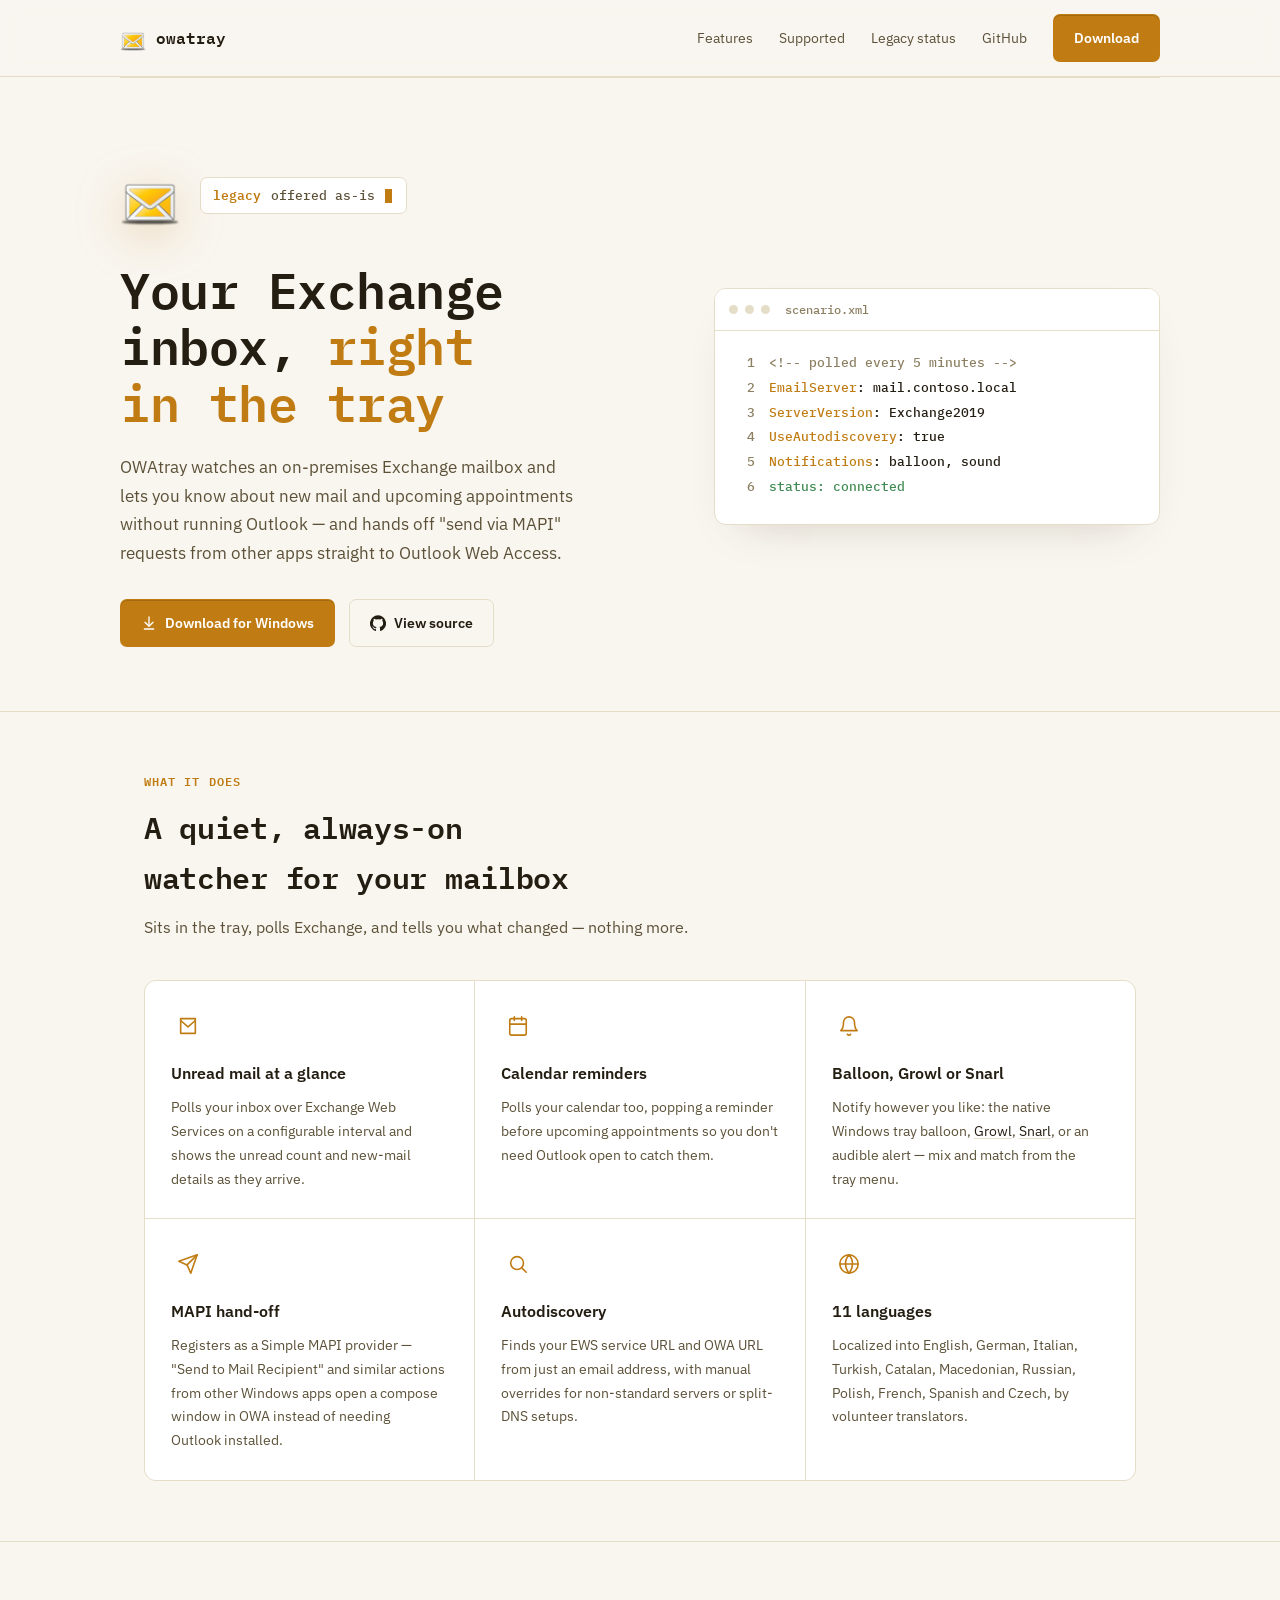
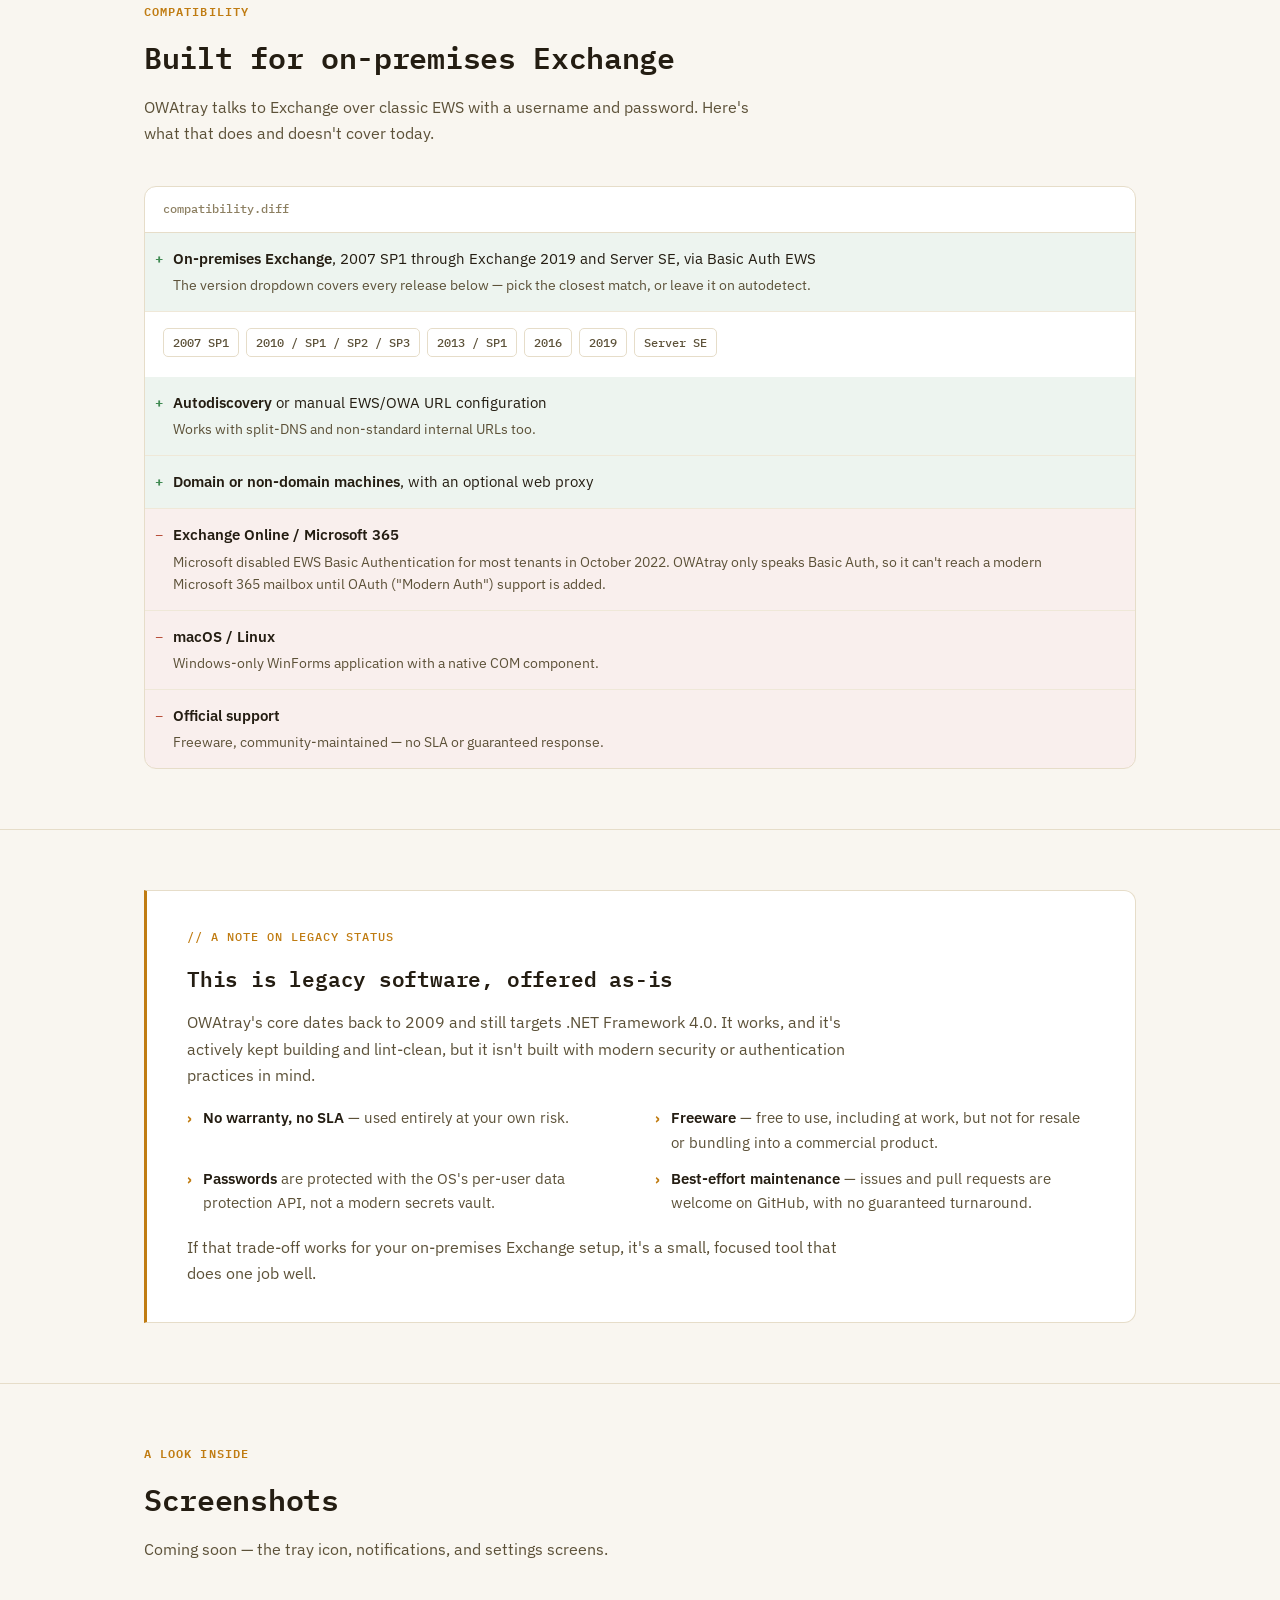
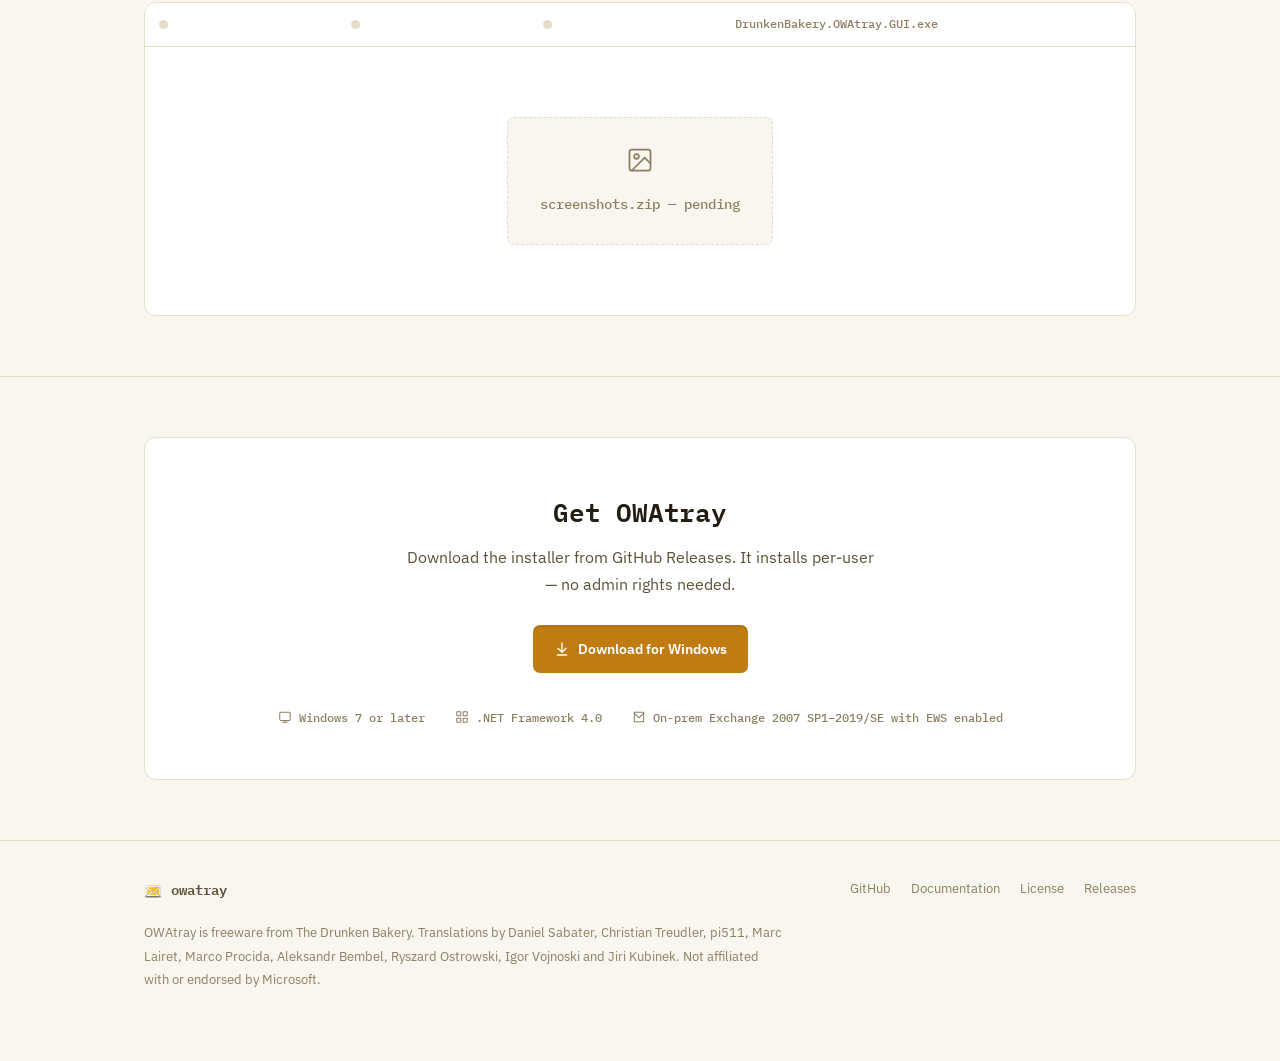
==== docs/index.html @ f5f3dac2 "Add a single-page landing site under docs/ A self-contained marketing page introducing OWAtray: what" ====
<!doctype html>
<html lang="en">
<head>
<meta charset="utf-8">
<meta name="viewport" content="width=device-width, initial-scale=1">
<title>OWAtray — OWA Tray Monitor</title>
<meta name="description" content="OWAtray puts your Exchange inbox and calendar in the Windows tray — unread counts, new-mail and appointment notifications, and MAPI integration for on-premises Outlook Web Access. Legacy software, offered as-is.">
<meta property="og:title" content="OWAtray — OWA Tray Monitor">
<meta property="og:description" content="A legacy Windows tray notifier for on-premises Exchange, offered as-is.">
<meta property="og:image" content="owatray-icon.png">
<meta name="theme-color" content="#17120d">
<link rel="icon" href="favicon.ico" sizes="any">
<link rel="icon" href="favicon-32.png" type="image/png" sizes="32x32">
<link rel="apple-touch-icon" href="apple-touch-icon.png">
<link rel="stylesheet" href="styles.css">
</head>
<body>
<header class="site">
  <div class="wrap nav">
    <a class="brand" href="#top">
      <img src="owatray-icon.png" alt="">
      owatray
    </a>
    <nav class="nav-links">
      <a href="#features" class="hide-mobile">Features</a>
      <a href="#support" class="hide-mobile">Supported</a>
      <a href="#legacy" class="hide-mobile">Legacy status</a>
      <a href="https://github.com/issinoho/owatray">GitHub</a>
      <a class="btn btn-accent" href="https://github.com/issinoho/owatray/releases">Download</a>
    </nav>
  </div>
</header>

<main id="top">
  <section class="hero wrap">
    <div class="hero-grid">
      <div>
        <div class="hero-top">
          <img class="hero-logo" src="owatray-icon.png" alt="OWAtray icon — a yellow envelope">
          <span class="statusline"><span class="tag">legacy</span> offered as-is<span class="cursor"></span></span>
        </div>
        <h1>Your Exchange inbox, <span class="accent-word">right in the tray</span></h1>
        <p class="lead">
          OWAtray watches an on-premises Exchange mailbox and lets you know about new mail and upcoming
          appointments without running Outlook — and hands off "send via MAPI" requests from other apps
          straight to Outlook Web Access.
        </p>
        <div class="hero-actions">
          <a class="btn btn-accent" href="https://github.com/issinoho/owatray/releases">
            <svg viewBox="0 0 24 24" fill="none" stroke="currentColor" stroke-width="2" stroke-linecap="round" stroke-linejoin="round" width="16" height="16"><path d="M12 3v13"/><path d="m6 11 6 6 6-6"/><path d="M5 21h14"/></svg>
            Download for Windows
          </a>
          <a class="btn btn-ghost" href="https://github.com/issinoho/owatray">
            <svg viewBox="0 0 24 24" fill="currentColor" width="16" height="16"><path d="M12 .5a12 12 0 0 0-3.79 23.4c.6.1.82-.26.82-.58v-2.23c-3.34.73-4.04-1.42-4.04-1.42-.55-1.38-1.34-1.76-1.34-1.76-1.09-.75.08-.73.08-.73 1.2.09 1.84 1.24 1.84 1.24 1.07 1.84 2.81 1.3 3.5 1 .1-.78.42-1.3.76-1.6-2.67-.3-5.47-1.33-5.47-5.93 0-1.31.47-2.38 1.24-3.22-.13-.3-.54-1.52.12-3.18 0 0 1-.32 3.3 1.23a11.5 11.5 0 0 1 6 0c2.3-1.55 3.3-1.23 3.3-1.23.66 1.66.25 2.88.12 3.18.77.84 1.24 1.91 1.24 3.22 0 4.61-2.8 5.63-5.48 5.92.43.37.81 1.1.81 2.22v3.29c0 .32.22.69.83.58A12 12 0 0 0 12 .5Z"/></svg>
            View source
          </a>
        </div>
      </div>
      <div class="termcard" aria-hidden="true">
        <div class="termcard-bar">
          <span class="dot"></span><span class="dot"></span><span class="dot"></span>
          <span class="path">scenario.xml</span>
        </div>
        <div class="termcard-body">
          <div><span class="ln">1</span><span class="c">&lt;!-- polled every 5 minutes --&gt;</span></div>
          <div><span class="ln">2</span><span class="k">EmailServer</span>: mail.contoso.local</div>
          <div><span class="ln">3</span><span class="k">ServerVersion</span>: Exchange2019</div>
          <div><span class="ln">4</span><span class="k">UseAutodiscovery</span>: true</div>
          <div><span class="ln">5</span><span class="k">Notifications</span>: balloon, sound</div>
          <div><span class="ln">6</span><span class="s">status: connected</span></div>
        </div>
      </div>
    </div>
  </section>

  <section id="features">
    <div class="wrap">
      <div class="section-head">
        <span class="eyebrow">What it does</span>
        <h2>A quiet, always-on watcher for your mailbox</h2>
        <p>Sits in the tray, polls Exchange, and tells you what changed — nothing more.</p>
      </div>

      <div class="grid">
        <div class="card">
          <div class="icon"><svg viewBox="0 0 24 24" fill="none" stroke="currentColor" stroke-width="1.75" stroke-linecap="round" stroke-linejoin="round"><path d="M4 4h16v16H4z"/><path d="m4 6 8 7 8-7"/></svg></div>
          <h3>Unread mail at a glance</h3>
          <p>Polls your inbox over Exchange Web Services on a configurable interval and shows the unread count and new-mail details as they arrive.</p>
        </div>
        <div class="card">
          <div class="icon"><svg viewBox="0 0 24 24" fill="none" stroke="currentColor" stroke-width="1.75" stroke-linecap="round" stroke-linejoin="round"><rect x="3" y="4" width="18" height="18" rx="2"/><path d="M16 2v4M8 2v4M3 10h18"/></svg></div>
          <h3>Calendar reminders</h3>
          <p>Polls your calendar too, popping a reminder before upcoming appointments so you don't need Outlook open to catch them.</p>
        </div>
        <div class="card">
          <div class="icon"><svg viewBox="0 0 24 24" fill="none" stroke="currentColor" stroke-width="1.75" stroke-linecap="round" stroke-linejoin="round"><path d="M18 8a6 6 0 0 0-12 0c0 7-3 9-3 9h18s-3-2-3-9"/><path d="M13.73 21a2 2 0 0 1-3.46 0"/></svg></div>
          <h3>Balloon, Growl or Snarl</h3>
          <p>Notify however you like: the native Windows tray balloon, <a href="http://growl.info">Growl</a>, <a href="http://snarlapp.com">Snarl</a>, or an audible alert — mix and match from the tray menu.</p>
        </div>
        <div class="card">
          <div class="icon"><svg viewBox="0 0 24 24" fill="none" stroke="currentColor" stroke-width="1.75" stroke-linecap="round" stroke-linejoin="round"><path d="M22 2 11 13"/><path d="M22 2 15 22l-4-9-9-4 20-7Z"/></svg></div>
          <h3>MAPI hand-off</h3>
          <p>Registers as a Simple MAPI provider — "Send to Mail Recipient" and similar actions from other Windows apps open a compose window in OWA instead of needing Outlook installed.</p>
        </div>
        <div class="card">
          <div class="icon"><svg viewBox="0 0 24 24" fill="none" stroke="currentColor" stroke-width="1.75" stroke-linecap="round" stroke-linejoin="round"><circle cx="11" cy="11" r="7"/><path d="m21 21-4.3-4.3"/></svg></div>
          <h3>Autodiscovery</h3>
          <p>Finds your EWS service URL and OWA URL from just an email address, with manual overrides for non-standard servers or split-DNS setups.</p>
        </div>
        <div class="card">
          <div class="icon"><svg viewBox="0 0 24 24" fill="none" stroke="currentColor" stroke-width="1.75" stroke-linecap="round" stroke-linejoin="round"><circle cx="12" cy="12" r="10"/><path d="M2 12h20M12 2a15 15 0 0 1 0 20 15 15 0 0 1 0-20"/></svg></div>
          <h3>11 languages</h3>
          <p>Localized into English, German, Italian, Turkish, Catalan, Macedonian, Russian, Polish, French, Spanish and Czech, by volunteer translators.</p>
        </div>
      </div>
    </div>
  </section>

  <section id="support">
    <div class="wrap">
      <div class="section-head">
        <span class="eyebrow">Compatibility</span>
        <h2>Built for on-premises Exchange</h2>
        <p>OWAtray talks to Exchange over classic EWS with a username and password. Here's what that does and doesn't cover today.</p>
      </div>

      <div class="difflog">
        <div class="difflog-head">compatibility.diff</div>

        <div class="diffline add">
          <div class="gutter">+</div>
          <div class="content">
            <strong>On-premises Exchange</strong>, 2007 SP1 through Exchange 2019 and Server SE, via Basic Auth EWS
            <span class="detail">The version dropdown covers every release below — pick the closest match, or leave it on autodetect.</span>
          </div>
        </div>
        <div class="version-strip">
          <span class="version-chip">2007 SP1</span>
          <span class="version-chip">2010 / SP1 / SP2 / SP3</span>
          <span class="version-chip">2013 / SP1</span>
          <span class="version-chip">2016</span>
          <span class="version-chip">2019</span>
          <span class="version-chip">Server SE</span>
        </div>

        <div class="diffline add">
          <div class="gutter">+</div>
          <div class="content">
            <strong>Autodiscovery</strong> or manual EWS/OWA URL configuration
            <span class="detail">Works with split-DNS and non-standard internal URLs too.</span>
          </div>
        </div>
        <div class="diffline add">
          <div class="gutter">+</div>
          <div class="content">
            <strong>Domain or non-domain machines</strong>, with an optional web proxy
          </div>
        </div>

        <div class="diffline rem">
          <div class="gutter">−</div>
          <div class="content">
            <strong>Exchange Online / Microsoft 365</strong>
            <span class="detail">Microsoft disabled EWS Basic Authentication for most tenants in October 2022. OWAtray only speaks Basic Auth, so it can't reach a modern Microsoft&nbsp;365 mailbox until OAuth ("Modern Auth") support is added.</span>
          </div>
        </div>
        <div class="diffline rem">
          <div class="gutter">−</div>
          <div class="content">
            <strong>macOS / Linux</strong>
            <span class="detail">Windows-only WinForms application with a native COM component.</span>
          </div>
        </div>
        <div class="diffline rem">
          <div class="gutter">−</div>
          <div class="content">
            <strong>Official support</strong>
            <span class="detail">Freeware, community-maintained — no SLA or guaranteed response.</span>
          </div>
        </div>
      </div>
    </div>
  </section>

  <section id="legacy">
    <div class="wrap">
      <div class="legacy-box">
        <div class="kicker">// a note on legacy status</div>
        <h2>This is legacy software, offered as-is</h2>
        <p>
          OWAtray's core dates back to 2009 and still targets .NET Framework 4.0. It works, and it's
          actively kept building and lint-clean, but it isn't built with modern security or
          authentication practices in mind.
        </p>
        <ul class="legacy-list">
          <li><strong>No warranty, no SLA</strong> — used entirely at your own risk.</li>
          <li><strong>Freeware</strong> — free to use, including at work, but not for resale or bundling into a commercial product.</li>
          <li><strong>Passwords</strong> are protected with the OS's per-user data protection API, not a modern secrets vault.</li>
          <li><strong>Best-effort maintenance</strong> — issues and pull requests are welcome on GitHub, with no guaranteed turnaround.</li>
        </ul>
        <p>If that trade-off works for your on-premises Exchange setup, it's a small, focused tool that does one job well.</p>
      </div>
    </div>
  </section>

  <section id="screenshots">
    <div class="wrap">
      <div class="section-head">
        <span class="eyebrow">A look inside</span>
        <h2>Screenshots</h2>
        <p>Coming soon — the tray icon, notifications, and settings screens.</p>
      </div>
      <div class="screens-window">
        <div class="termcard-bar">
          <span class="dot"></span><span class="dot"></span><span class="dot"></span>
          <span class="title">DrunkenBakery.OWAtray.GUI.exe</span>
          <span></span>
        </div>
        <div class="screens-body">
          <div class="inner">
            <svg viewBox="0 0 24 24" fill="none" stroke="currentColor" stroke-width="1.5" stroke-linecap="round" stroke-linejoin="round"><rect x="3" y="3" width="18" height="18" rx="2"/><circle cx="9" cy="9" r="2"/><path d="m21 15-5-5L5 21"/></svg>
            <p>screenshots.zip — pending</p>
          </div>
        </div>
      </div>
    </div>
  </section>

  <section id="download">
    <div class="wrap">
      <div class="cta-box">
        <h2>Get OWAtray</h2>
        <p>Download the installer from GitHub Releases. It installs per-user — no admin rights needed.</p>
        <a class="btn btn-accent" href="https://github.com/issinoho/owatray/releases">
          <svg viewBox="0 0 24 24" fill="none" stroke="currentColor" stroke-width="2" stroke-linecap="round" stroke-linejoin="round" width="16" height="16"><path d="M12 3v13"/><path d="m6 11 6 6 6-6"/><path d="M5 21h14"/></svg>
          Download for Windows
        </a>
        <div class="requirements">
          <span>
            <svg viewBox="0 0 24 24" fill="none" stroke="currentColor" stroke-width="1.75" stroke-linecap="round" stroke-linejoin="round"><rect x="3" y="4" width="18" height="14" rx="2"/><path d="M8 21h8M12 18v3"/></svg>
            Windows 7 or later
          </span>
          <span>
            <svg viewBox="0 0 24 24" fill="none" stroke="currentColor" stroke-width="1.75" stroke-linecap="round" stroke-linejoin="round"><rect x="3" y="3" width="7" height="7" rx="1"/><rect x="14" y="3" width="7" height="7" rx="1"/><rect x="3" y="14" width="7" height="7" rx="1"/><rect x="14" y="14" width="7" height="7" rx="1"/></svg>
            .NET Framework 4.0
          </span>
          <span>
            <svg viewBox="0 0 24 24" fill="none" stroke="currentColor" stroke-width="1.75" stroke-linecap="round" stroke-linejoin="round"><path d="M4 4h16v16H4z"/><path d="m4 6 8 7 8-7"/></svg>
            On-prem Exchange 2007 SP1–2019/SE with EWS enabled
          </span>
        </div>
      </div>
    </div>
  </section>
</main>

<footer>
  <div class="wrap">
    <div class="footer-grid">
      <div class="footer-brand">
        <img src="owatray-icon.png" alt="">
        owatray
      </div>
      <div class="footer-links">
        <a href="https://github.com/issinoho/owatray">GitHub</a>
        <a href="https://github.com/issinoho/owatray/blob/main/README.md">Documentation</a>
        <a href="https://github.com/issinoho/owatray/blob/main/src/GUI/License.txt">License</a>
        <a href="https://github.com/issinoho/owatray/releases">Releases</a>
      </div>
    </div>
    <p class="footer-note">
      OWAtray is freeware from The Drunken Bakery. Translations by Daniel Sabater, Christian Treudler,
      pi511, Marc Lairet, Marco Procida, Aleksandr Bembel, Ryszard Ostrowski, Igor Vojnoski and Jiri
      Kubinek. Not affiliated with or endorsed by Microsoft.
    </p>
  </div>
</footer>

</body>
</html>
---- docs/styles.css ----
@font-face {
  font-family: "IBM Plex Mono";
  font-style: normal;
  font-weight: 500;
  font-display: swap;
  src: url([data-uri]) format("woff2");
}

@font-face {
  font-family: "IBM Plex Mono";
  font-style: normal;
  font-weight: 600;
  font-display: swap;
  src: url([data-uri]) format("woff2");
}

@font-face {
  font-family: "IBM Plex Mono";
  font-style: normal;
  font-weight: 700;
  font-display: swap;
  src: url([data-uri]) format("woff2");
}

@font-face {
  font-family: "IBM Plex Sans";
  font-style: normal;
  font-weight: 400;
  font-display: swap;
  src: url([data-uri]) format("woff2");
}

@font-face {
  font-family: "IBM Plex Sans";
  font-style: normal;
  font-weight: 500;
  font-display: swap;
  src: url([data-uri]) format("woff2");
}

@font-face {
  font-family: "IBM Plex Sans";
  font-style: normal;
  font-weight: 600;
  font-display: swap;
  src: url([data-uri]) format("woff2");
}

@font-face {
  font-family: "IBM Plex Sans";
  font-style: normal;
  font-weight: 700;
  font-display: swap;
  src: url([data-uri]) format("woff2");
}:root {
  --bg: #17120d;
  --bg-elevated: #1e1811;
  --bg-card: #221b13;
  --border: #3a2f1f;
  --border-soft: #2a2216;
  --text: #f3ece0;
  --text-muted: #b9ab90;
  --text-faint: #8a7c62;
  --accent: #f0a63a;
  --accent-strong: #ffc25c;
  --accent-ink: #221200;
  --ok: #7fb88a;
  --ok-bg: rgba(127, 184, 138, 0.12);
  --no: #e0836f;
  --no-bg: rgba(224, 131, 111, 0.12);
  --radius: 12px;
  --radius-sm: 7px;
  --max-width: 1040px;
  --font-display: "IBM Plex Mono", ui-monospace, SFMono-Regular, Menlo, Consolas, monospace;
  --font-body: "IBM Plex Sans", -apple-system, BlinkMacSystemFont, "Segoe UI", Roboto, sans-serif;
  --font-mono: "IBM Plex Mono", ui-monospace, SFMono-Regular, Menlo, Consolas, monospace;
}

@media (prefers-color-scheme: light) {
  :root {
    --bg: #f9f6f0;
    --bg-elevated: #ffffff;
    --bg-card: #ffffff;
    --border: #e6ddc9;
    --border-soft: #efe8d8;
    --text: #241d12;
    --text-muted: #5c5138;
    --text-faint: #8c7f61;
    --accent: #c07c12;
    --accent-strong: #9c630a;
    --accent-ink: #ffffff;
    --ok: #3f8a52;
    --ok-bg: rgba(63, 138, 82, 0.09);
    --no: #b8503b;
    --no-bg: rgba(184, 80, 59, 0.09);
  }
}

:root[data-theme="dark"] {
  --bg: #17120d;
  --bg-elevated: #1e1811;
  --bg-card: #221b13;
  --border: #3a2f1f;
  --border-soft: #2a2216;
  --text: #f3ece0;
  --text-muted: #b9ab90;
  --text-faint: #8a7c62;
  --accent: #f0a63a;
  --accent-strong: #ffc25c;
  --accent-ink: #221200;
  --ok: #7fb88a;
  --ok-bg: rgba(127, 184, 138, 0.12);
  --no: #e0836f;
  --no-bg: rgba(224, 131, 111, 0.12);
}

:root[data-theme="light"] {
  --bg: #f9f6f0;
  --bg-elevated: #ffffff;
  --bg-card: #ffffff;
  --border: #e6ddc9;
  --border-soft: #efe8d8;
  --text: #241d12;
  --text-muted: #5c5138;
  --text-faint: #8c7f61;
  --accent: #c07c12;
  --accent-strong: #9c630a;
  --accent-ink: #ffffff;
  --ok: #3f8a52;
  --ok-bg: rgba(63, 138, 82, 0.09);
  --no: #b8503b;
  --no-bg: rgba(184, 80, 59, 0.09);
}

* {
  box-sizing: border-box;
}

html {
  scroll-behavior: smooth;
}

@media (prefers-reduced-motion: reduce) {
  html {
    scroll-behavior: auto;
  }
  * {
    animation-duration: 0.01ms !important;
    animation-iteration-count: 1 !important;
    transition-duration: 0.01ms !important;
  }
}

body {
  margin: 0;
  background: var(--bg);
  color: var(--text);
  font-family: var(--font-body);
  font-size: 16px;
  line-height: 1.65;
  -webkit-font-smoothing: antialiased;
  text-rendering: optimizeLegibility;
}

.wrap {
  max-width: var(--max-width);
  margin: 0 auto;
  padding: 0 24px;
}

a {
  color: inherit;
}

a:focus-visible,
button:focus-visible {
  outline: 2px solid var(--accent);
  outline-offset: 3px;
}

code, .mono {
  font-family: var(--font-mono);
}

h1, h2, h3 {
  font-family: var(--font-display);
  text-wrap: balance;
  letter-spacing: -0.01em;
}

p {
  text-wrap: pretty;
}

/* ---------- Header ---------- */

header.site {
  position: sticky;
  top: 0;
  z-index: 20;
  backdrop-filter: blur(10px);
  background: color-mix(in srgb, var(--bg) 80%, transparent);
  border-bottom: 1px solid var(--border);
}

.nav {
  display: flex;
  align-items: center;
  justify-content: space-between;
  padding: 14px 0;
}

.brand {
  display: flex;
  align-items: center;
  gap: 10px;
  font-family: var(--font-display);
  font-weight: 600;
  font-size: 1rem;
  text-decoration: none;
  color: var(--text);
}

.brand img {
  width: 26px;
  height: 26px;
  display: block;
}

.nav-links {
  display: flex;
  align-items: center;
  gap: 26px;
  font-size: 0.9rem;
  color: var(--text-muted);
}

.nav-links a {
  text-decoration: none;
  transition: color 0.15s ease;
}

.nav-links a:hover {
  color: var(--text);
}

/* ---------- Buttons / badges ---------- */

.btn {
  display: inline-flex;
  align-items: center;
  gap: 8px;
  padding: 11px 20px;
  border-radius: var(--radius-sm);
  font-weight: 600;
  font-size: 0.9rem;
  font-family: var(--font-body);
  text-decoration: none;
  border: 1px solid transparent;
  white-space: nowrap;
  transition: transform 0.12s ease, box-shadow 0.12s ease, border-color 0.12s ease;
}

.btn-accent {
  background: var(--accent);
  color: var(--accent-ink);
  box-shadow: 0 1px 0 0 color-mix(in srgb, black 15%, transparent) inset;
}

.btn-accent:hover {
  background: var(--accent-strong);
}

.btn-ghost {
  background: transparent;
  border-color: var(--border);
  color: var(--text);
}

.btn-ghost:hover {
  border-color: var(--text-faint);
}

.statusline {
  display: inline-flex;
  align-items: center;
  gap: 10px;
  padding: 7px 14px 7px 12px;
  border-radius: var(--radius-sm);
  font-family: var(--font-mono);
  font-size: 0.8rem;
  font-weight: 500;
  border: 1px solid var(--border);
  background: var(--bg-elevated);
  color: var(--text-muted);
}

.statusline .tag {
  color: var(--accent);
  font-weight: 600;
}

.statusline .cursor {
  display: inline-block;
  width: 7px;
  height: 14px;
  background: var(--accent);
  animation: blink 1.1s steps(1) infinite;
}

@keyframes blink {
  50% {
    opacity: 0;
  }
}

/* ---------- Hero ---------- */

.hero {
  padding: 88px 0 64px;
}

.hero-top {
  display: flex;
  align-items: center;
  gap: 20px;
  margin-bottom: 36px;
}

.hero-logo {
  width: 60px;
  height: 60px;
  flex: none;
  filter: drop-shadow(0 10px 24px color-mix(in srgb, var(--accent) 30%, transparent));
}

.hero h1 {
  font-size: clamp(2rem, 4.6vw, 3.1rem);
  line-height: 1.14;
  margin: 0 0 22px;
  font-weight: 600;
  max-width: 15ch;
}

.hero h1 .accent-word {
  color: var(--accent);
}

.hero-grid {
  display: grid;
  grid-template-columns: 1.1fr 0.9fr;
  gap: 48px;
  align-items: center;
}

.hero p.lead {
  color: var(--text-muted);
  font-size: 1.08rem;
  max-width: 46ch;
  margin: 0 0 32px;
}

.hero-actions {
  display: flex;
  align-items: center;
  gap: 14px;
  flex-wrap: wrap;
}

/* terminal-style hero panel */
.termcard {
  background: var(--bg-elevated);
  border: 1px solid var(--border);
  border-radius: var(--radius);
  overflow: hidden;
  box-shadow: 0 30px 60px -30px rgba(0, 0, 0, 0.5);
}

@media (prefers-color-scheme: light) {
  .termcard {
    box-shadow: 0 20px 45px -28px rgba(60, 45, 10, 0.25);
  }
}

.termcard-bar {
  display: flex;
  align-items: center;
  gap: 7px;
  padding: 11px 14px;
  border-bottom: 1px solid var(--border);
  background: var(--bg-card);
}

.termcard-bar .dot {
  width: 9px;
  height: 9px;
  border-radius: 50%;
  background: var(--border);
}

.termcard-bar .path {
  margin-left: 8px;
  font-family: var(--font-mono);
  font-size: 0.72rem;
  color: var(--text-faint);
}

.termcard-body {
  padding: 20px 22px 24px;
  font-family: var(--font-mono);
  font-size: 0.82rem;
  line-height: 1.9;
}

.termcard-body .ln {
  color: var(--text-faint);
  display: inline-block;
  width: 1.4em;
  text-align: right;
  margin-right: 14px;
  user-select: none;
}

.termcard-body .k {
  color: var(--accent);
}

.termcard-body .s {
  color: var(--ok);
}

.termcard-body .c {
  color: var(--text-faint);
}

/* ---------- Sections ---------- */

section {
  padding: 60px 0;
  border-top: 1px solid var(--border);
}

.section-head {
  max-width: 620px;
  margin: 0 0 40px;
}

.section-head.center {
  margin-left: auto;
  margin-right: auto;
  text-align: center;
}

.eyebrow {
  display: block;
  font-family: var(--font-mono);
  font-size: 0.74rem;
  font-weight: 600;
  letter-spacing: 0.09em;
  text-transform: uppercase;
  color: var(--accent);
  margin-bottom: 10px;
}

.section-head h2 {
  font-size: clamp(1.5rem, 2.8vw, 1.9rem);
  margin: 0 0 12px;
  font-weight: 600;
}

.section-head p {
  color: var(--text-muted);
  margin: 0;
}

/* ---------- Feature grid ---------- */

.grid {
  display: grid;
  grid-template-columns: repeat(3, 1fr);
  gap: 1px;
  background: var(--border);
  border: 1px solid var(--border);
  border-radius: var(--radius);
  overflow: hidden;
}

.card {
  background: var(--bg-card);
  padding: 28px 26px;
}

.card .icon {
  width: 34px;
  height: 34px;
  display: flex;
  align-items: center;
  justify-content: center;
  color: var(--accent);
  margin-bottom: 18px;
}

.card .icon svg {
  width: 22px;
  height: 22px;
}

.card h3 {
  margin: 0 0 8px;
  font-size: 0.98rem;
  font-weight: 600;
  font-family: var(--font-body);
  letter-spacing: 0;
}

.card p {
  margin: 0;
  color: var(--text-muted);
  font-size: 0.9rem;
}

.card p a {
  color: var(--text);
  text-decoration: underline;
  text-decoration-color: var(--border);
  text-underline-offset: 2px;
}

/* ---------- Support: diff/log styled ---------- */

.difflog {
  border: 1px solid var(--border);
  border-radius: var(--radius);
  overflow: hidden;
  background: var(--bg-elevated);
}

.difflog-head {
  display: flex;
  align-items: center;
  gap: 8px;
  padding: 12px 18px;
  border-bottom: 1px solid var(--border);
  font-family: var(--font-mono);
  font-size: 0.76rem;
  color: var(--text-faint);
}

.diffline {
  display: grid;
  grid-template-columns: 28px 1fr;
  border-bottom: 1px solid var(--border-soft);
  font-size: 0.92rem;
}

.diffline:last-child {
  border-bottom: none;
}

.diffline .gutter {
  display: flex;
  align-items: flex-start;
  justify-content: center;
  padding-top: 15px;
  font-family: var(--font-mono);
  font-weight: 700;
  font-size: 0.85rem;
}

.diffline.add {
  background: var(--ok-bg);
}

.diffline.add .gutter {
  color: var(--ok);
}

.diffline.rem {
  background: var(--no-bg);
}

.diffline.rem .gutter {
  color: var(--no);
}

.diffline .content {
  padding: 14px 18px 14px 0;
  color: var(--text);
}

.diffline .content strong {
  font-weight: 600;
}

.diffline .content .detail {
  display: block;
  color: var(--text-muted);
  font-size: 0.86rem;
  margin-top: 3px;
}

.version-strip {
  display: flex;
  flex-wrap: wrap;
  gap: 7px;
  padding: 16px 18px 20px;
}

.version-chip {
  font-family: var(--font-mono);
  font-size: 0.74rem;
  padding: 4px 9px;
  border-radius: 5px;
  background: var(--bg-card);
  border: 1px solid var(--border);
  color: var(--text-muted);
}

/* ---------- Legacy callout ---------- */

.legacy-box {
  border: 1px solid var(--border);
  border-left: 3px solid var(--accent);
  border-radius: 0 var(--radius) var(--radius) 0;
  background: var(--bg-card);
  padding: 36px 40px;
}

.legacy-box .kicker {
  display: flex;
  align-items: center;
  gap: 10px;
  font-family: var(--font-mono);
  font-size: 0.76rem;
  color: var(--accent);
  text-transform: uppercase;
  letter-spacing: 0.08em;
  margin-bottom: 14px;
}

.legacy-box h2 {
  margin: 0 0 14px;
  font-size: 1.3rem;
  font-weight: 600;
}

.legacy-box p {
  margin: 0 0 14px;
  color: var(--text-muted);
  max-width: 68ch;
}

.legacy-box p:last-child {
  margin-bottom: 0;
}

.legacy-list {
  list-style: none;
  margin: 18px 0;
  padding: 0;
  display: grid;
  grid-template-columns: 1fr 1fr;
  gap: 12px 28px;
}

.legacy-list li {
  color: var(--text-muted);
  font-size: 0.92rem;
  padding-left: 16px;
  position: relative;
}

.legacy-list li::before {
  content: "›";
  position: absolute;
  left: 0;
  color: var(--accent);
  font-weight: 700;
}

.legacy-list strong {
  color: var(--text);
  font-weight: 600;
}

/* ---------- Screenshots placeholder ---------- */

.screens-window {
  border: 1px solid var(--border);
  border-radius: var(--radius);
  overflow: hidden;
}

.screens-window .termcard-bar {
  justify-content: space-between;
}

.screens-window .termcard-bar .title {
  font-family: var(--font-mono);
  font-size: 0.76rem;
  color: var(--text-faint);
}

.screens-body {
  padding: 70px 24px;
  text-align: center;
  color: var(--text-faint);
  background:
    repeating-linear-gradient(45deg, var(--bg-elevated) 0 10px, var(--bg-card) 10px 20px);
}

.screens-body .inner {
  background: var(--bg);
  border: 1px dashed var(--border);
  border-radius: var(--radius-sm);
  padding: 28px 32px;
  display: inline-block;
}

.screens-body svg {
  width: 28px;
  height: 28px;
  margin-bottom: 12px;
  color: var(--text-faint);
}

.screens-body p {
  margin: 0;
  font-size: 0.88rem;
  font-family: var(--font-mono);
}

/* ---------- Download / CTA ---------- */

.cta-box {
  border: 1px solid var(--border);
  border-radius: var(--radius);
  padding: 52px 40px;
  text-align: center;
  background: var(--bg-card);
}

.cta-box h2 {
  margin: 0 0 12px;
  font-size: 1.6rem;
  font-weight: 600;
}

.cta-box > p {
  color: var(--text-muted);
  max-width: 480px;
  margin: 0 auto 28px;
}

.requirements {
  margin-top: 34px;
  display: flex;
  justify-content: center;
  gap: 30px;
  flex-wrap: wrap;
  font-family: var(--font-mono);
  font-size: 0.78rem;
  color: var(--text-faint);
}

.requirements span {
  display: flex;
  align-items: center;
  gap: 7px;
}

.requirements svg {
  width: 14px;
  height: 14px;
  flex: none;
  color: var(--text-faint);
}

/* ---------- Footer ---------- */

footer {
  border-top: 1px solid var(--border);
  padding: 36px 0 56px;
  color: var(--text-faint);
  font-size: 0.84rem;
}

.footer-grid {
  display: flex;
  justify-content: space-between;
  align-items: flex-start;
  gap: 24px;
  flex-wrap: wrap;
}

.footer-brand {
  display: flex;
  align-items: center;
  gap: 9px;
  color: var(--text-muted);
  font-family: var(--font-display);
  font-weight: 600;
  font-size: 0.9rem;
}

.footer-brand img {
  width: 18px;
  height: 18px;
}

.footer-links {
  display: flex;
  gap: 20px;
  flex-wrap: wrap;
}

.footer-links a {
  text-decoration: none;
  color: var(--text-faint);
}

.footer-links a:hover {
  color: var(--text-muted);
}

.footer-note {
  margin-top: 20px;
  max-width: 640px;
  line-height: 1.75;
}

/* ---------- Responsive ---------- */

@media (max-width: 860px) {
  .hero-grid {
    grid-template-columns: 1fr;
  }
  .grid {
    grid-template-columns: repeat(2, 1fr);
  }
  .legacy-list {
    grid-template-columns: 1fr;
  }
  .nav-links {
    gap: 16px;
  }
}

@media (max-width: 560px) {
  .grid {
    grid-template-columns: 1fr;
  }
  .nav-links span.hide-mobile,
  .nav-links a.hide-mobile {
    display: none;
  }
  .hero {
    padding: 56px 0 40px;
  }
  .hero-top {
    gap: 14px;
  }
  .legacy-box {
    padding: 28px 22px;
  }
  .cta-box {
    padding: 40px 20px;
  }
  .diffline .content {
    padding-right: 14px;
  }
}
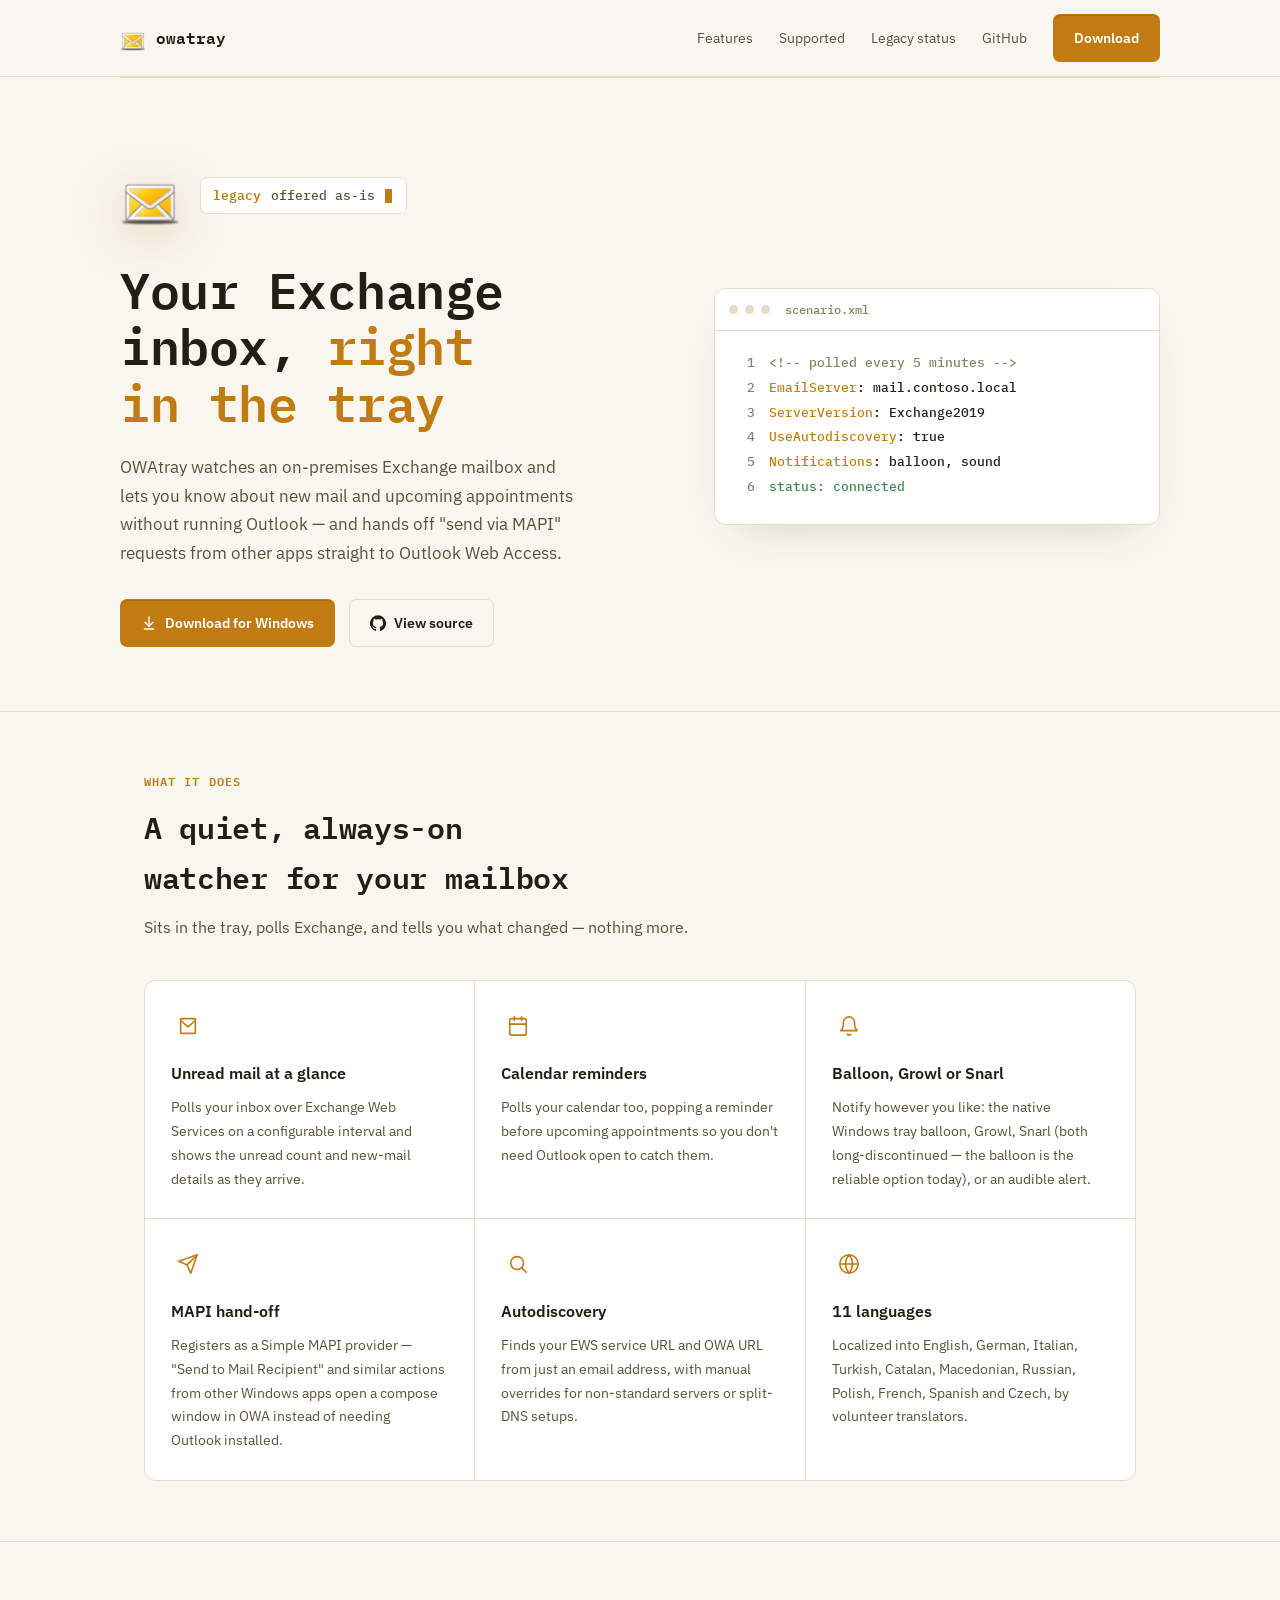
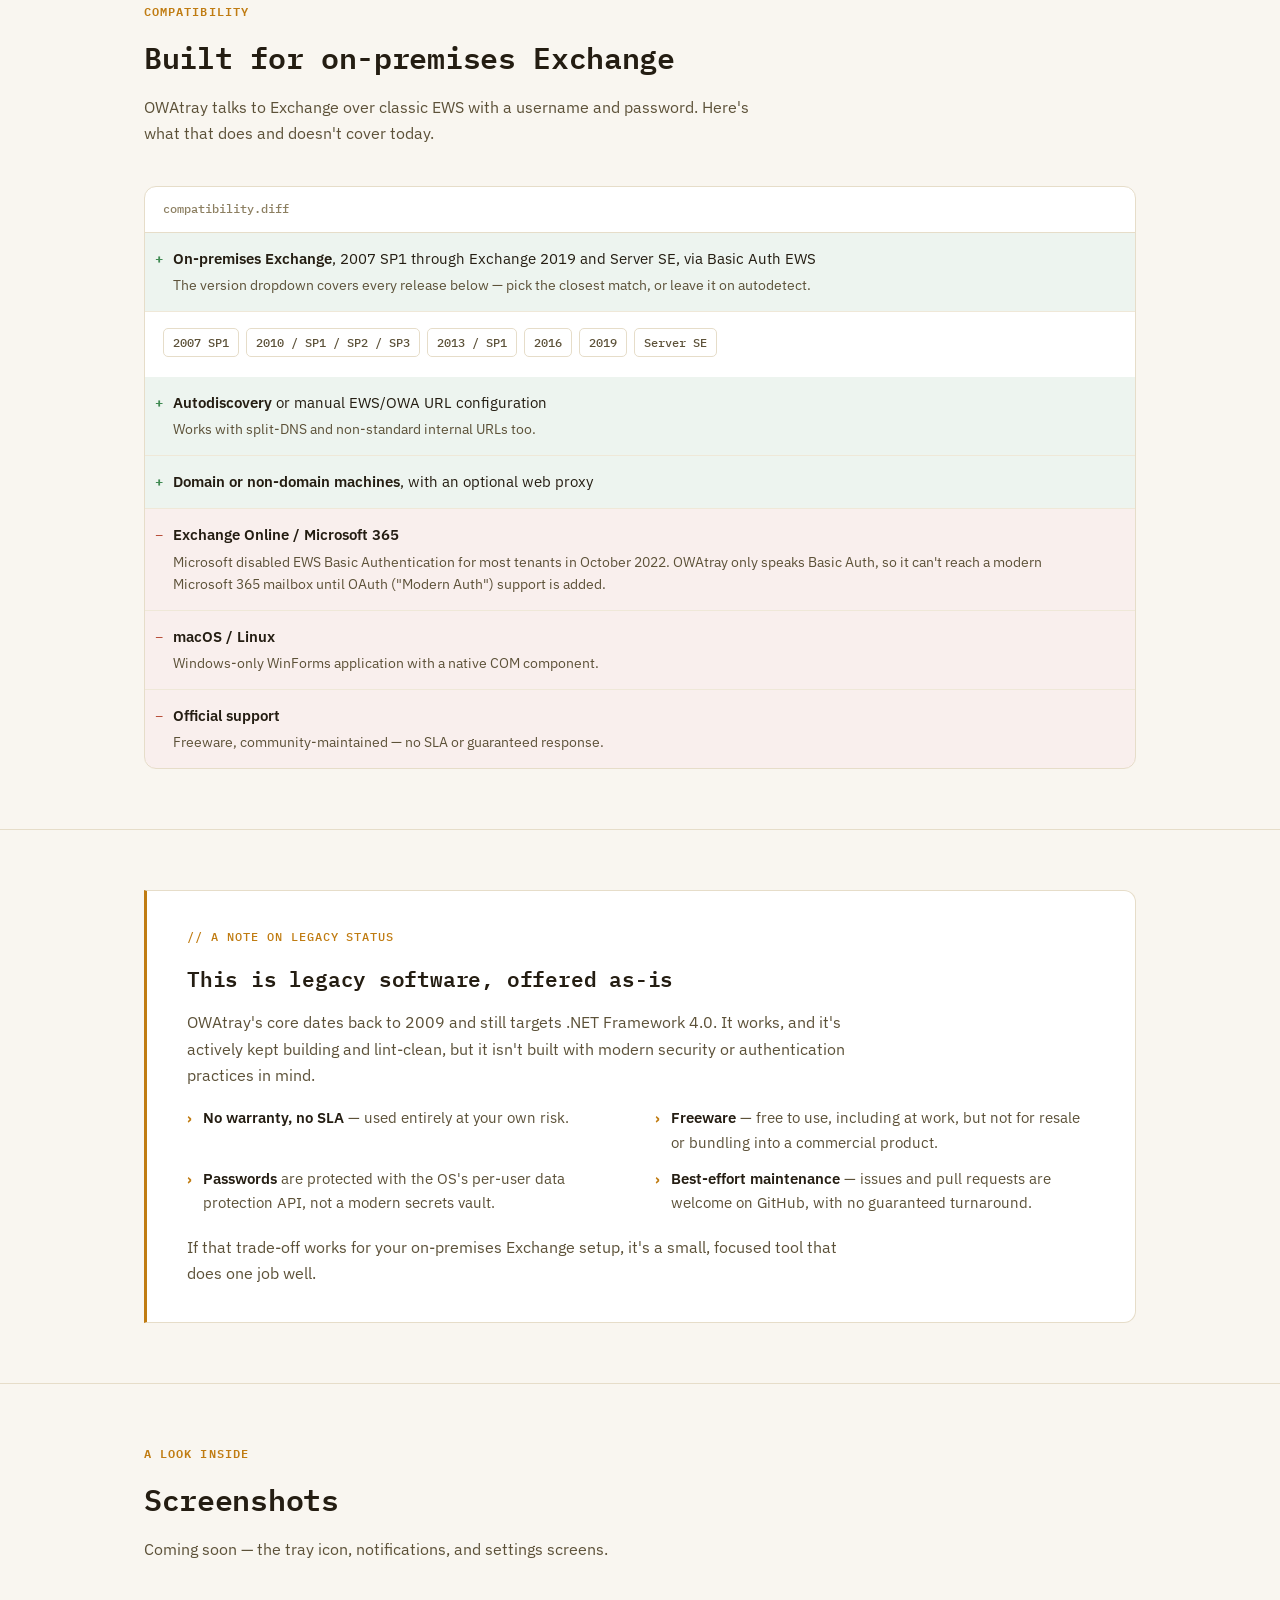
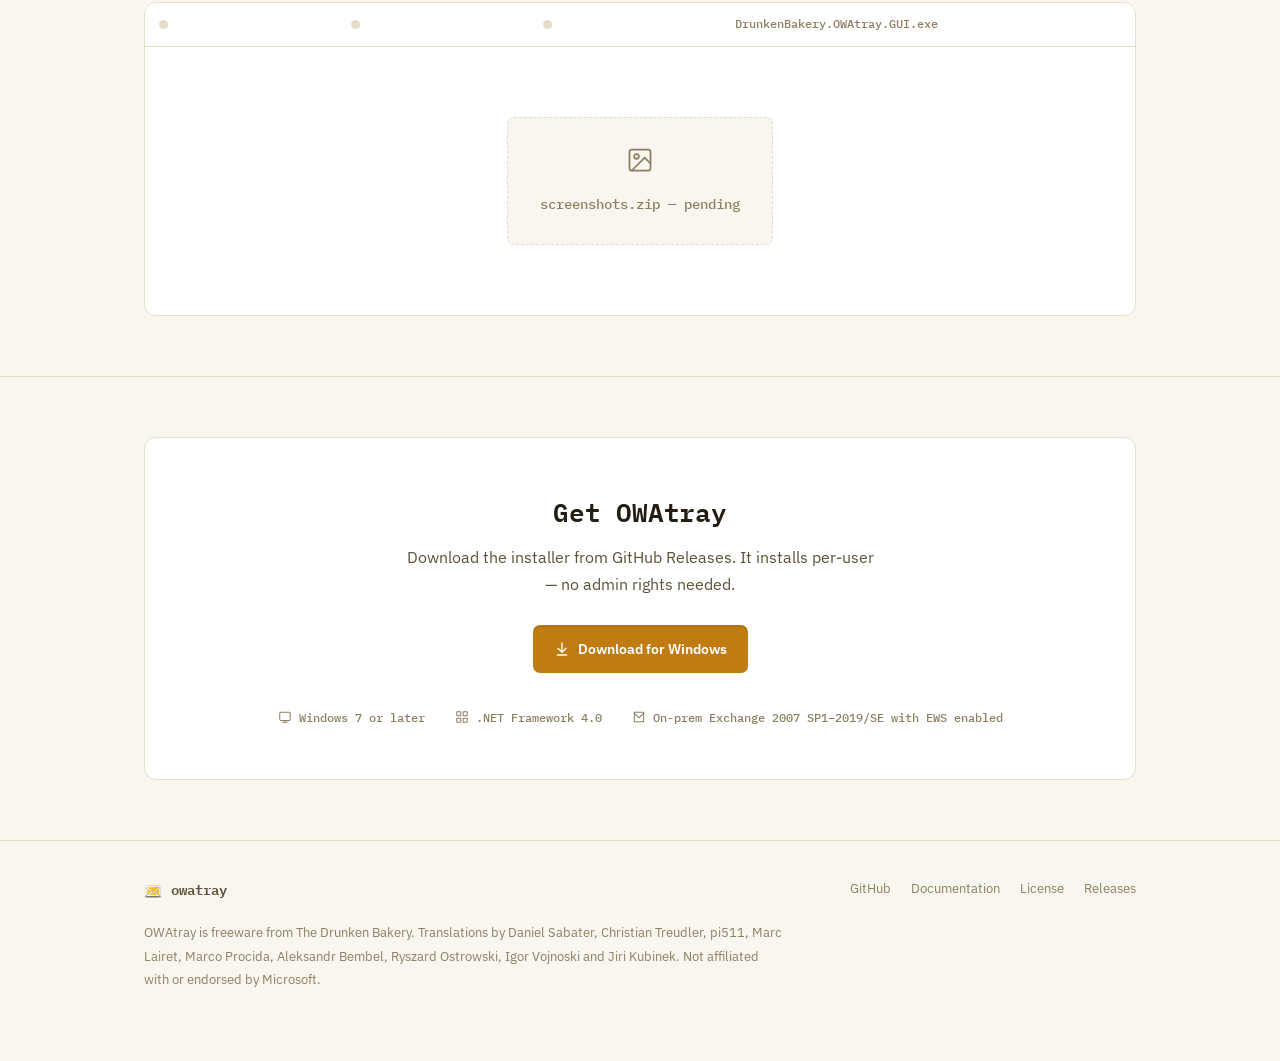
==== commit 77daec7a: "Remove dead/legacy external links, keep only verified-live ones Checked every external link in READM" ====
--- a/docs/index.html
+++ b/docs/index.html
@@ -26,7 +26,7 @@
       <a href="#support" class="hide-mobile">Supported</a>
       <a href="#legacy" class="hide-mobile">Legacy status</a>
       <a href="https://github.com/issinoho/owatray">GitHub</a>
-      <a class="btn btn-accent" href="https://github.com/issinoho/owatray/releases">Download</a>
+      <a class="btn btn-accent" href="https://github.com/issinoho/owatray/releases/latest">Download</a>
     </nav>
   </div>
 </header>
@@ -46,7 +46,7 @@
           straight to Outlook Web Access.
         </p>
         <div class="hero-actions">
-          <a class="btn btn-accent" href="https://github.com/issinoho/owatray/releases">
+          <a class="btn btn-accent" href="https://github.com/issinoho/owatray/releases/latest">
             <svg viewBox="0 0 24 24" fill="none" stroke="currentColor" stroke-width="2" stroke-linecap="round" stroke-linejoin="round" width="16" height="16"><path d="M12 3v13"/><path d="m6 11 6 6 6-6"/><path d="M5 21h14"/></svg>
             Download for Windows
           </a>
@@ -95,7 +95,7 @@
         <div class="card">
           <div class="icon"><svg viewBox="0 0 24 24" fill="none" stroke="currentColor" stroke-width="1.75" stroke-linecap="round" stroke-linejoin="round"><path d="M18 8a6 6 0 0 0-12 0c0 7-3 9-3 9h18s-3-2-3-9"/><path d="M13.73 21a2 2 0 0 1-3.46 0"/></svg></div>
           <h3>Balloon, Growl or Snarl</h3>
-          <p>Notify however you like: the native Windows tray balloon, <a href="http://growl.info">Growl</a>, <a href="http://snarlapp.com">Snarl</a>, or an audible alert — mix and match from the tray menu.</p>
+          <p>Notify however you like: the native Windows tray balloon, Growl, Snarl (both long-discontinued — the balloon is the reliable option today), or an audible alert.</p>
         </div>
         <div class="card">
           <div class="icon"><svg viewBox="0 0 24 24" fill="none" stroke="currentColor" stroke-width="1.75" stroke-linecap="round" stroke-linejoin="round"><path d="M22 2 11 13"/><path d="M22 2 15 22l-4-9-9-4 20-7Z"/></svg></div>
@@ -231,7 +231,7 @@
       <div class="cta-box">
         <h2>Get OWAtray</h2>
         <p>Download the installer from GitHub Releases. It installs per-user — no admin rights needed.</p>
-        <a class="btn btn-accent" href="https://github.com/issinoho/owatray/releases">
+        <a class="btn btn-accent" href="https://github.com/issinoho/owatray/releases/latest">
           <svg viewBox="0 0 24 24" fill="none" stroke="currentColor" stroke-width="2" stroke-linecap="round" stroke-linejoin="round" width="16" height="16"><path d="M12 3v13"/><path d="m6 11 6 6 6-6"/><path d="M5 21h14"/></svg>
           Download for Windows
         </a>
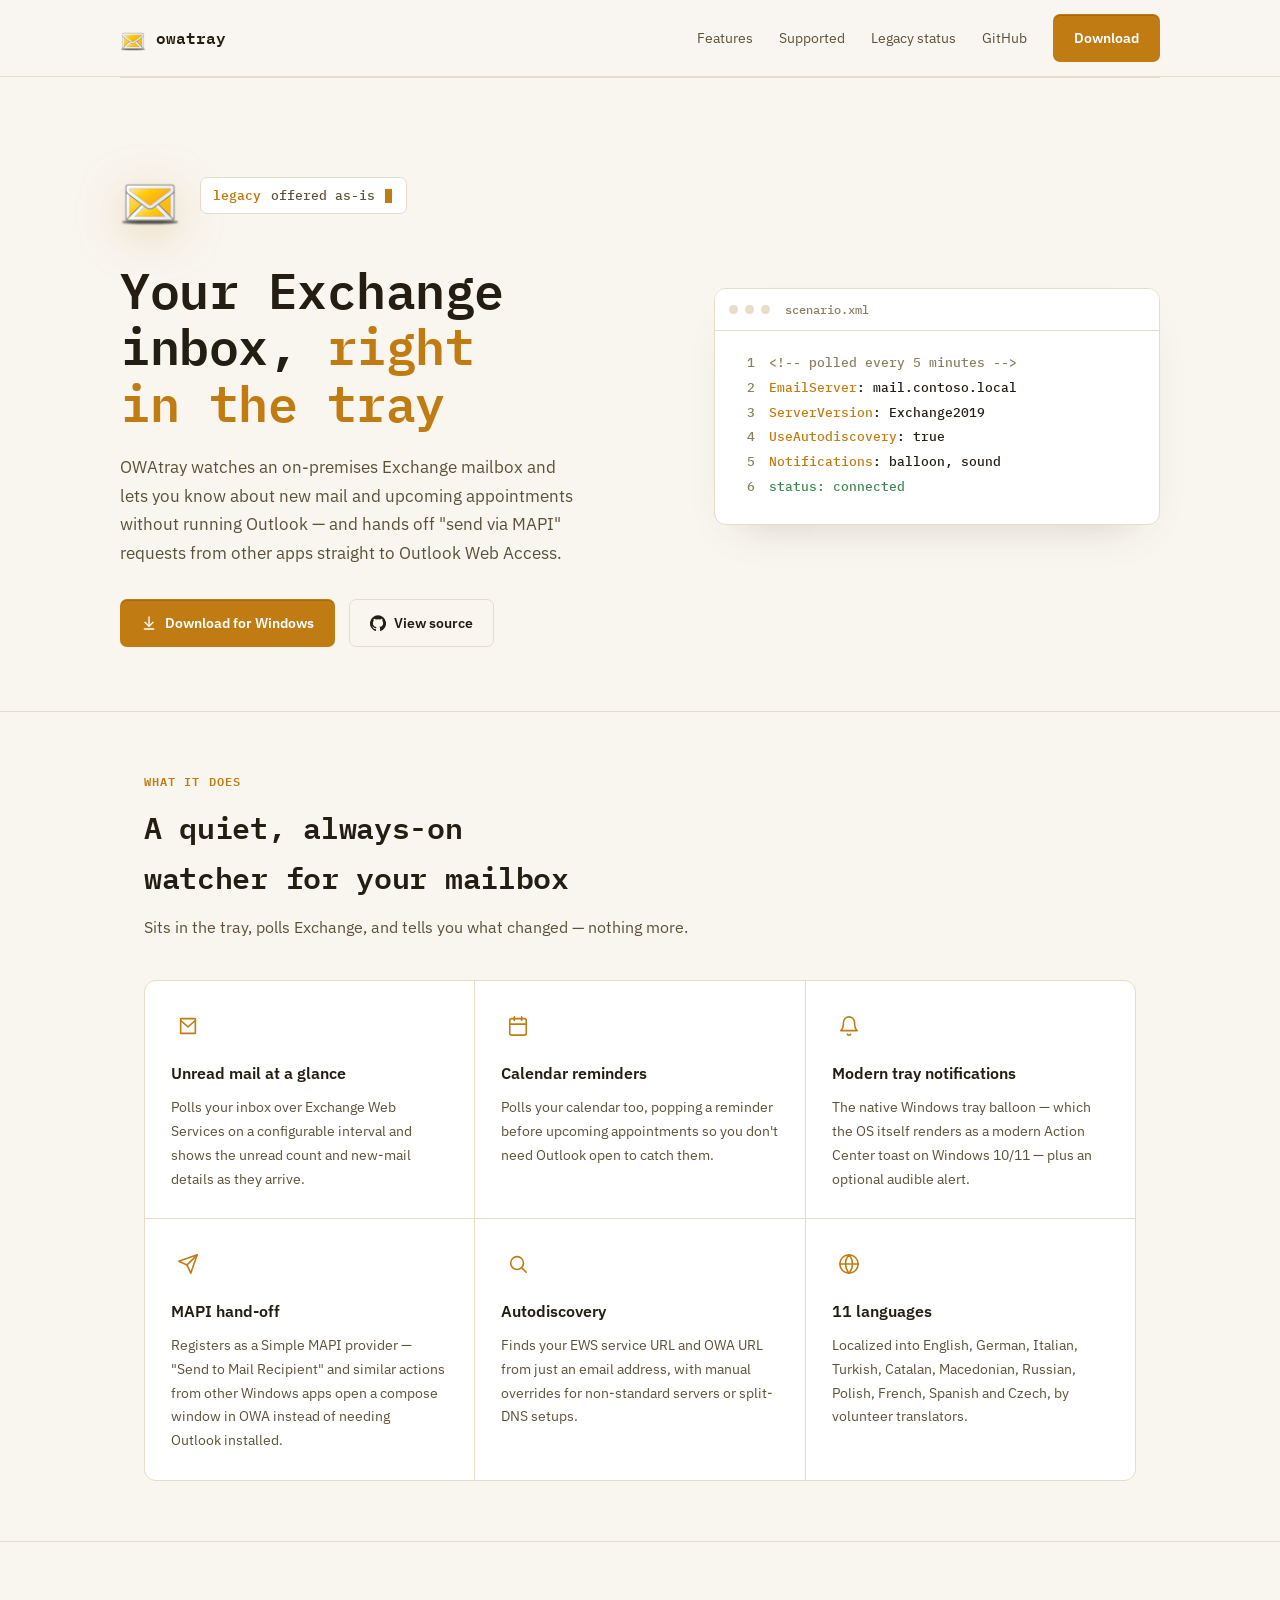
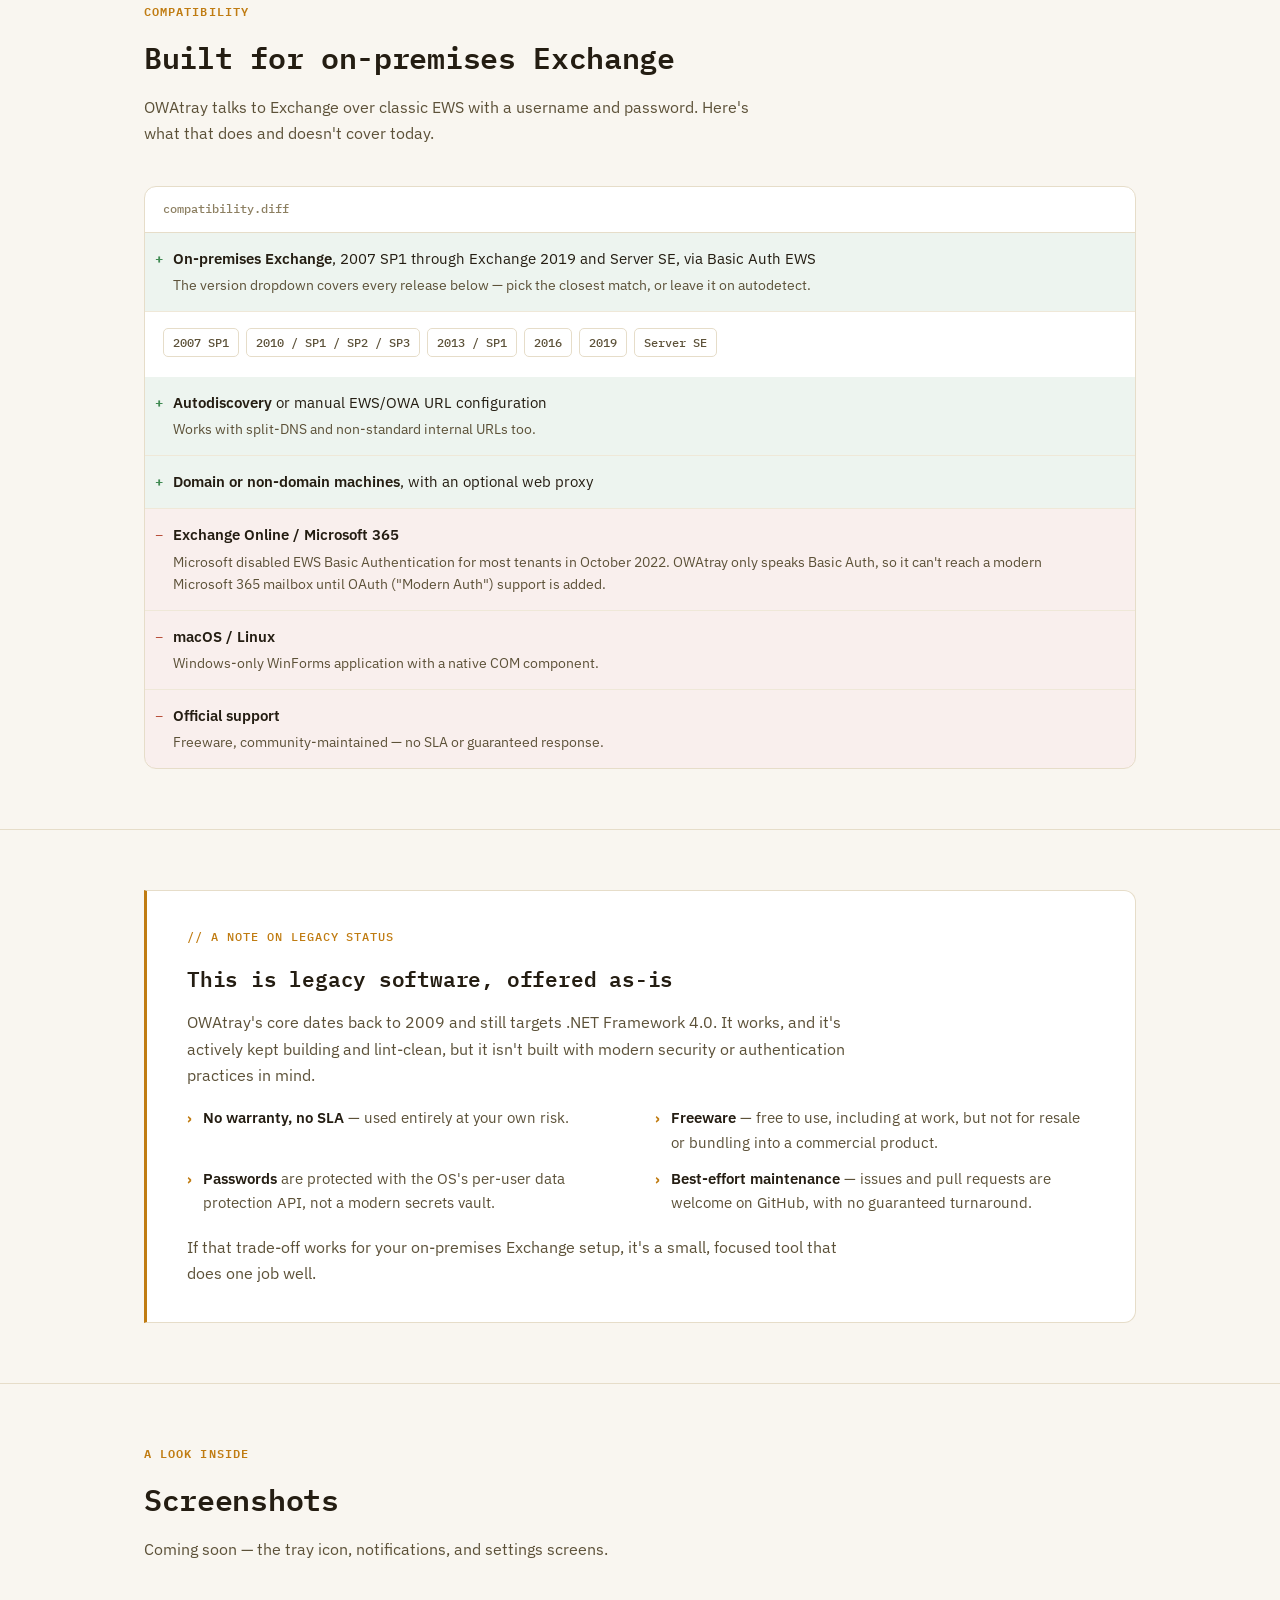
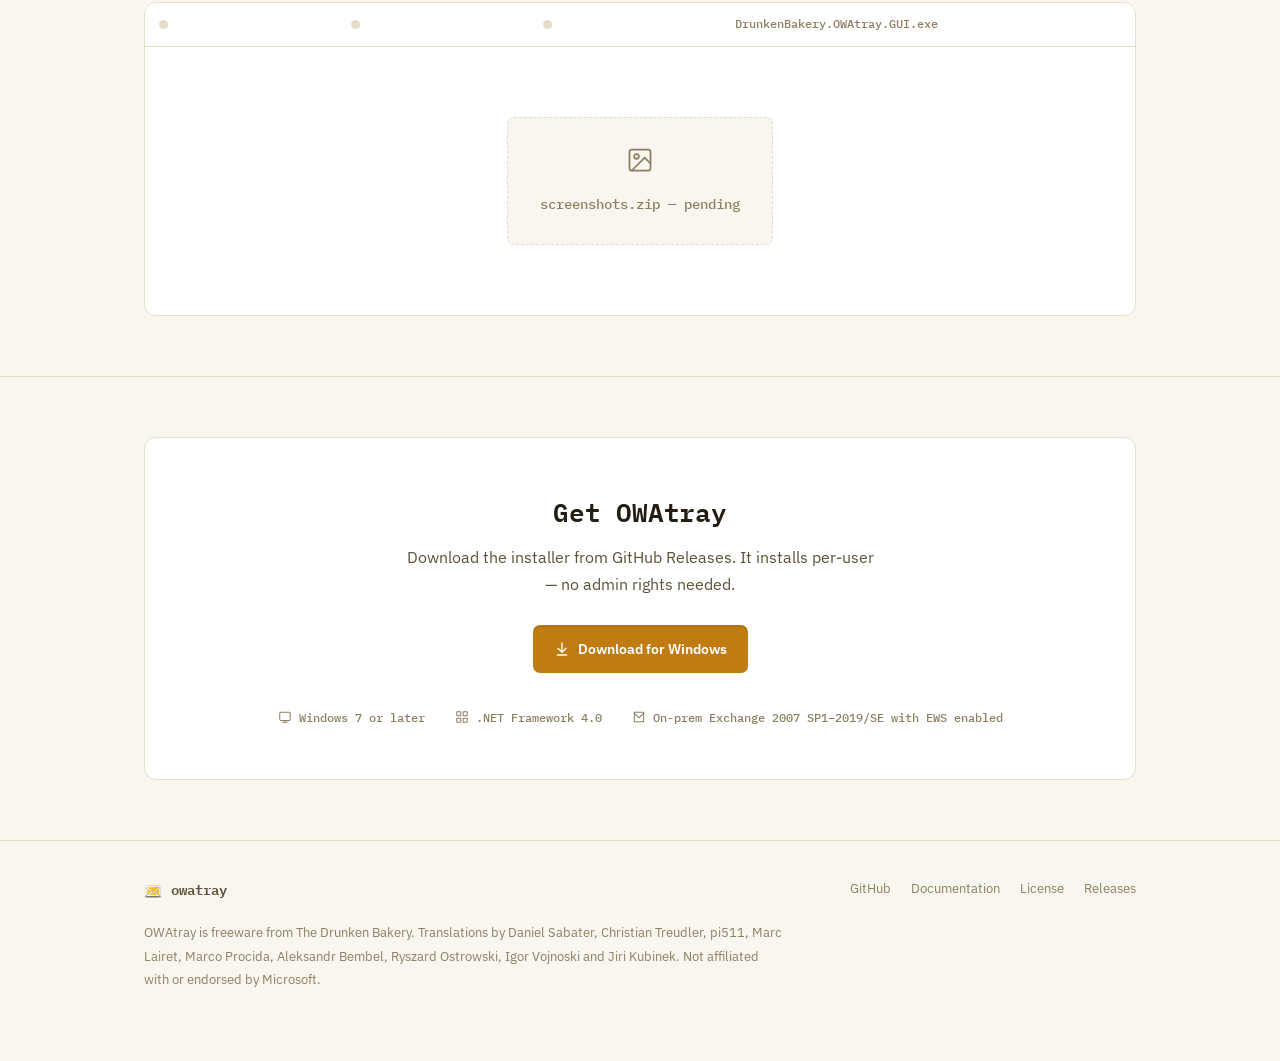
==== commit f7a92568: "Remove Growl and Snarl notification support entirely Both are long-discontinued third-party notifica" ====
--- a/docs/index.html
+++ b/docs/index.html
@@ -94,8 +94,8 @@
         </div>
         <div class="card">
           <div class="icon"><svg viewBox="0 0 24 24" fill="none" stroke="currentColor" stroke-width="1.75" stroke-linecap="round" stroke-linejoin="round"><path d="M18 8a6 6 0 0 0-12 0c0 7-3 9-3 9h18s-3-2-3-9"/><path d="M13.73 21a2 2 0 0 1-3.46 0"/></svg></div>
-          <h3>Balloon, Growl or Snarl</h3>
-          <p>Notify however you like: the native Windows tray balloon, Growl, Snarl (both long-discontinued — the balloon is the reliable option today), or an audible alert.</p>
+          <h3>Modern tray notifications</h3>
+          <p>The native Windows tray balloon — which the OS itself renders as a modern Action Center toast on Windows 10/11 — plus an optional audible alert.</p>
         </div>
         <div class="card">
           <div class="icon"><svg viewBox="0 0 24 24" fill="none" stroke="currentColor" stroke-width="1.75" stroke-linecap="round" stroke-linejoin="round"><path d="M22 2 11 13"/><path d="M22 2 15 22l-4-9-9-4 20-7Z"/></svg></div>
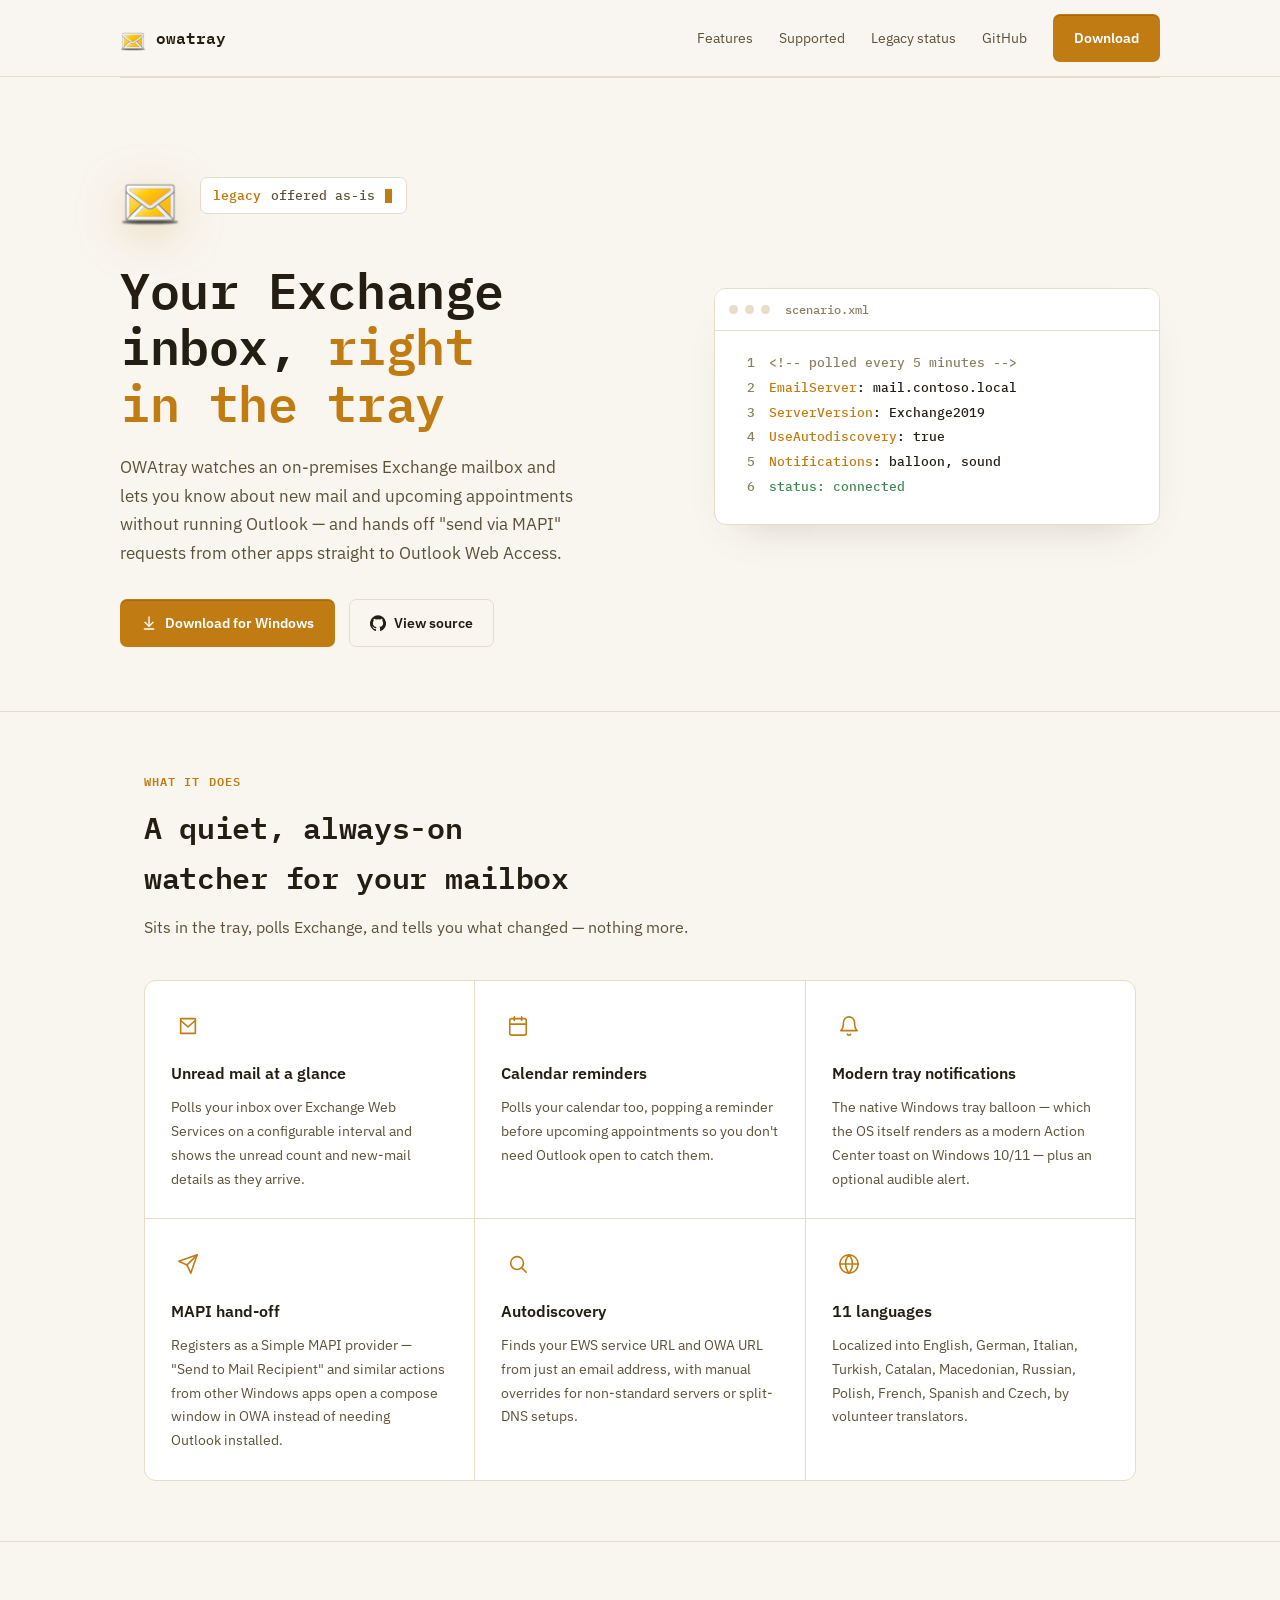
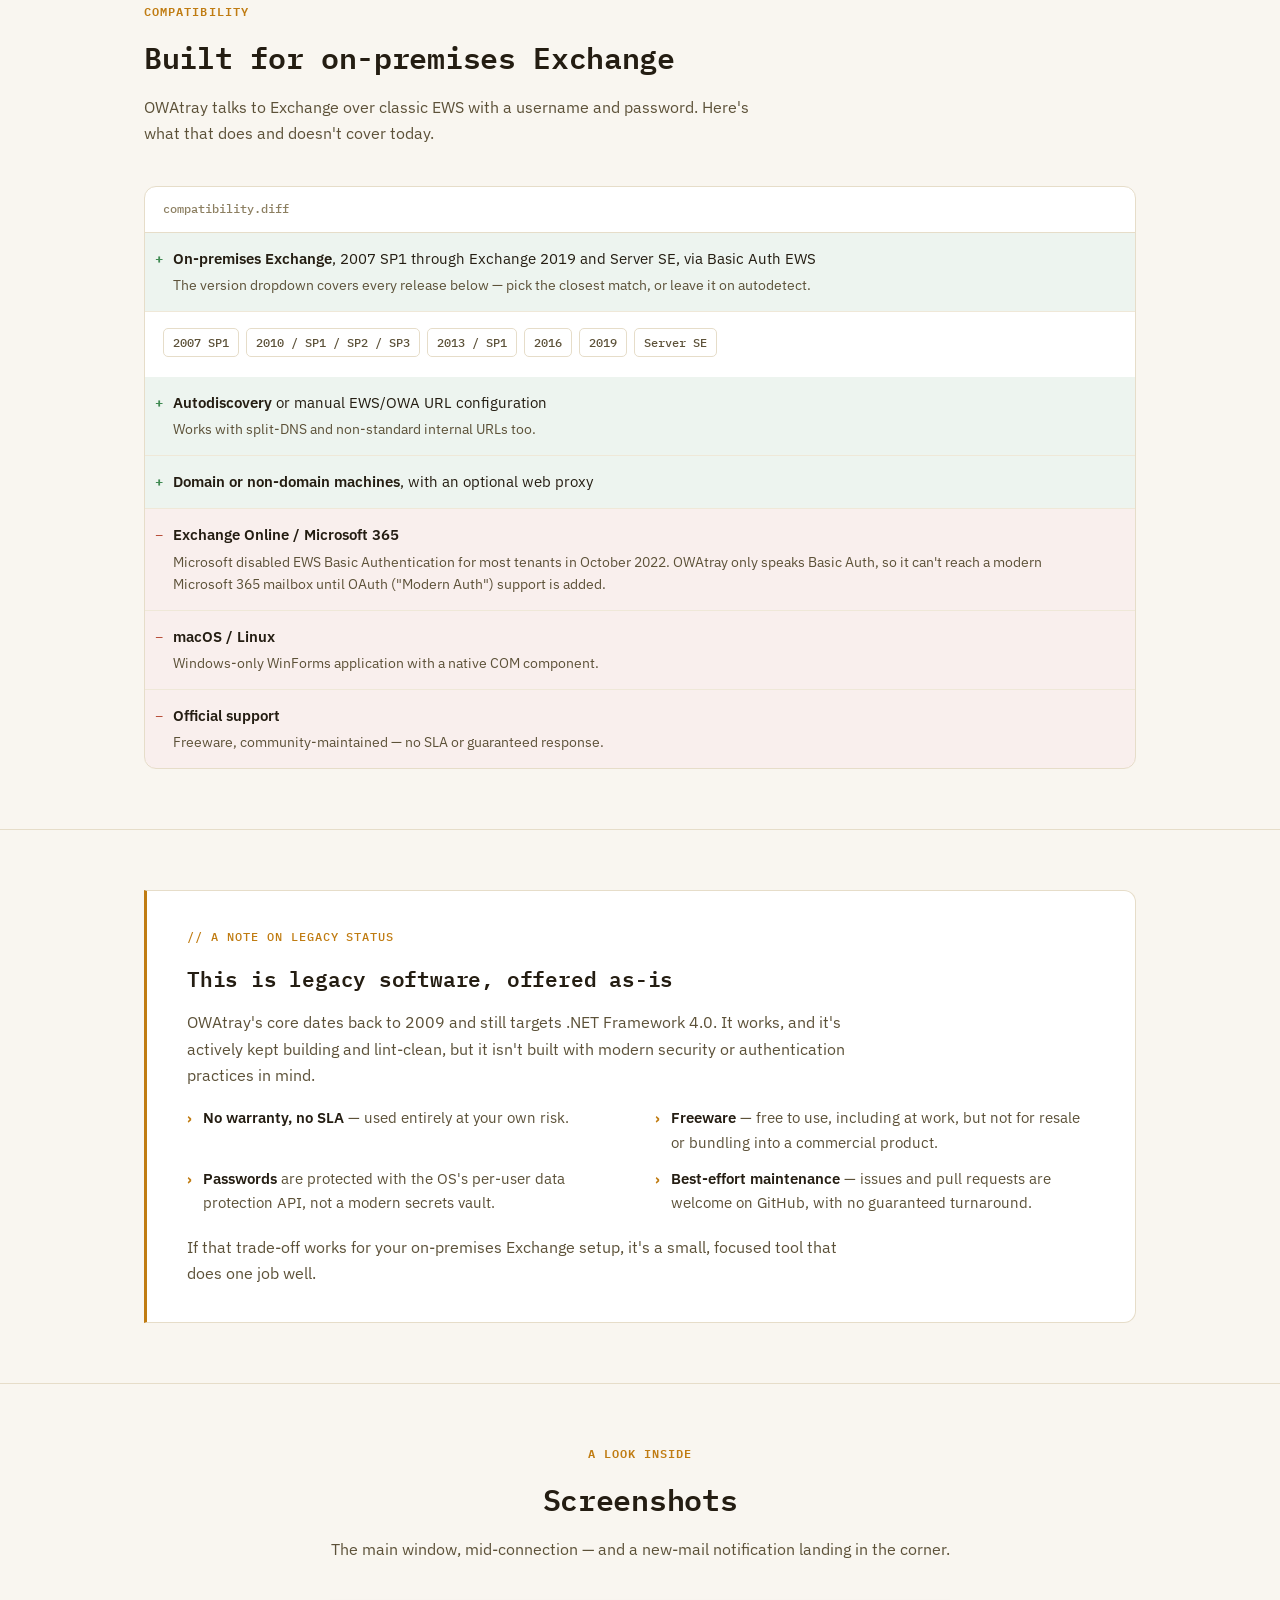
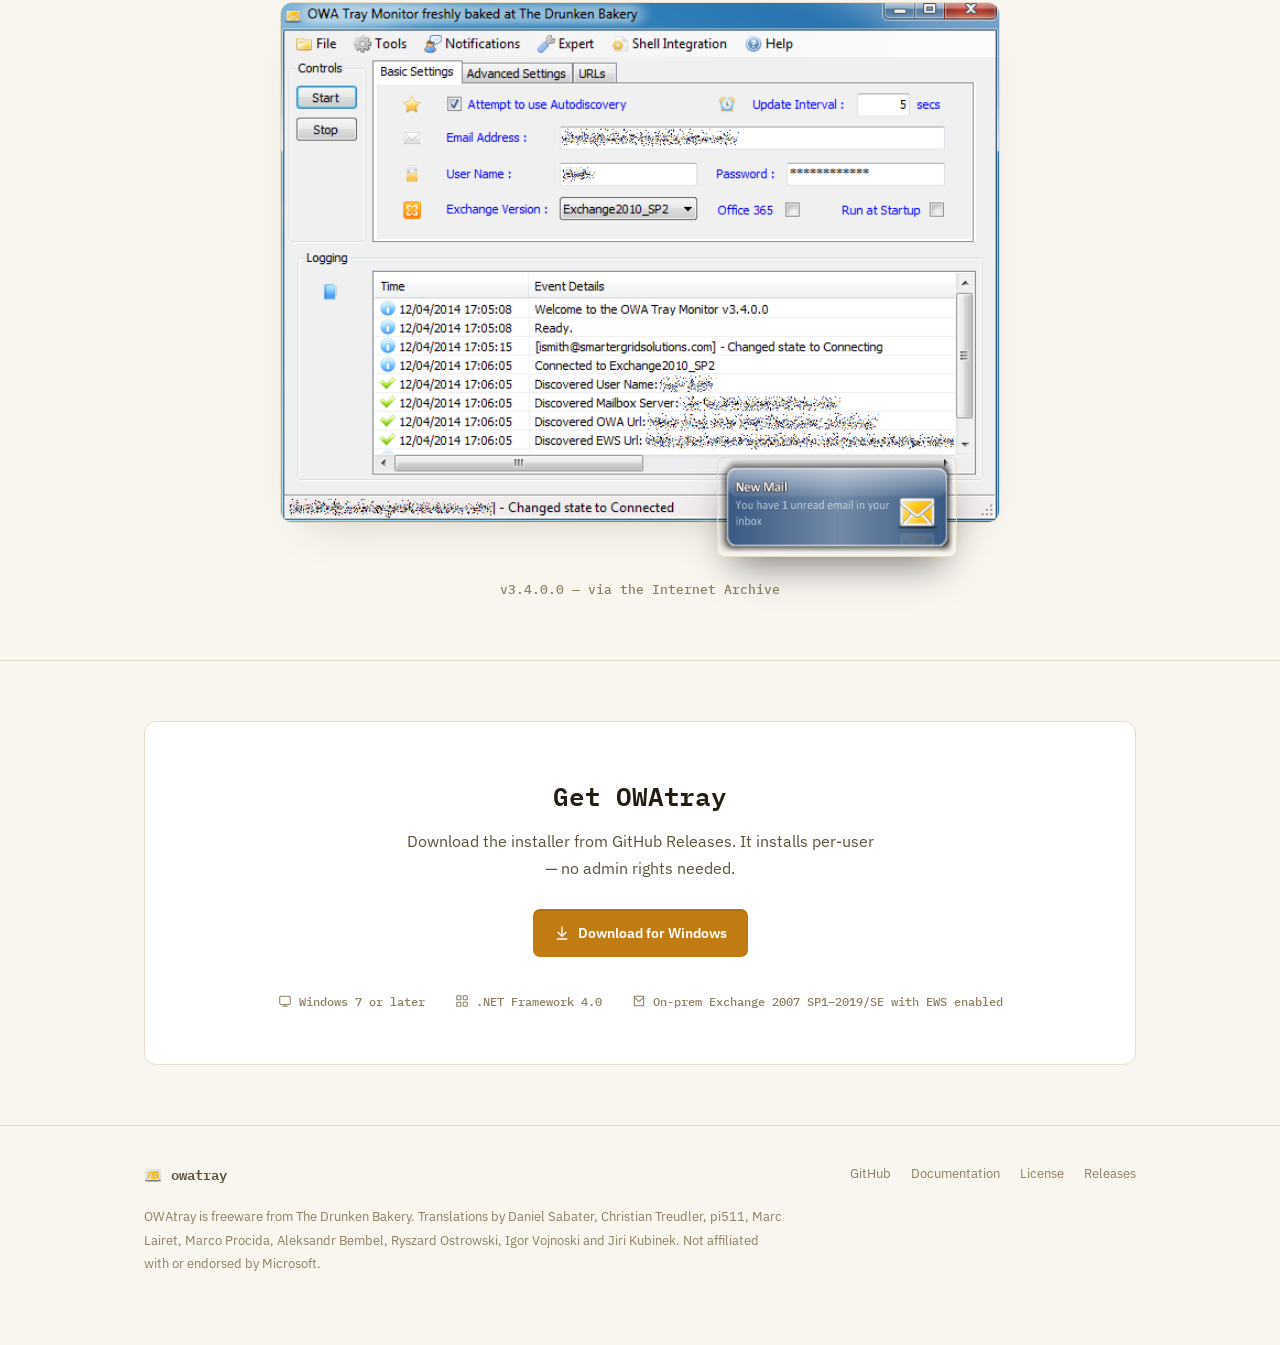
==== commit 91449a30: "Add real screenshots to the website, recovered from the Internet Archive The old owatray.com (a Goog" ====
--- a/docs/index.html
+++ b/docs/index.html
@@ -205,24 +205,28 @@
 
   <section id="screenshots">
     <div class="wrap">
-      <div class="section-head">
+      <div class="section-head center">
         <span class="eyebrow">A look inside</span>
         <h2>Screenshots</h2>
-        <p>Coming soon — the tray icon, notifications, and settings screens.</p>
-      </div>
-      <div class="screens-window">
-        <div class="termcard-bar">
-          <span class="dot"></span><span class="dot"></span><span class="dot"></span>
-          <span class="title">DrunkenBakery.OWAtray.GUI.exe</span>
-          <span></span>
-        </div>
-        <div class="screens-body">
-          <div class="inner">
-            <svg viewBox="0 0 24 24" fill="none" stroke="currentColor" stroke-width="1.5" stroke-linecap="round" stroke-linejoin="round"><rect x="3" y="3" width="18" height="18" rx="2"/><circle cx="9" cy="9" r="2"/><path d="m21 15-5-5L5 21"/></svg>
-            <p>screenshots.zip — pending</p>
-          </div>
-        </div>
-      </div>
+        <p>The main window, mid-connection — and a new-mail notification landing in the corner.</p>
+      </div>
+      <div class="screenshot-frame">
+        <img
+          class="screenshot-main"
+          src="screenshots/main-window.png"
+          width="652"
+          height="471"
+          loading="lazy"
+          alt="OWAtray's main window: the Basic Settings tab with autodiscovery enabled, an Exchange Version dropdown set to Exchange2010_SP2, and a connection log showing a successful autodiscovery and connection.">
+        <img
+          class="screenshot-toast"
+          src="screenshots/new-mail-notification.png"
+          width="270"
+          height="100"
+          loading="lazy"
+          alt="A Windows tray notification balloon reading: New Mail — You have 1 unread email in your inbox.">
+      </div>
+      <p class="screenshot-caption">v3.4.0.0 — via the Internet Archive</p>
     </div>
   </section>
 
--- a/docs/styles.css
+++ b/docs/styles.css
@@ -683,51 +683,58 @@
   font-weight: 600;
 }
 
-/* ---------- Screenshots placeholder ---------- */
-
-.screens-window {
+/* ---------- Screenshots ---------- */
+
+.screenshot-frame {
+  position: relative;
+  max-width: 720px;
+  margin: 0 auto;
+}
+
+.screenshot-main {
+  display: block;
+  width: 100%;
+  height: auto;
+  border-radius: var(--radius);
   border: 1px solid var(--border);
-  border-radius: var(--radius);
-  overflow: hidden;
-}
-
-.screens-window .termcard-bar {
-  justify-content: space-between;
-}
-
-.screens-window .termcard-bar .title {
-  font-family: var(--font-mono);
-  font-size: 0.76rem;
-  color: var(--text-faint);
-}
-
-.screens-body {
-  padding: 70px 24px;
+  box-shadow: 0 30px 60px -30px rgba(0, 0, 0, 0.5);
+}
+
+@media (prefers-color-scheme: light) {
+  .screenshot-main {
+    box-shadow: 0 20px 45px -28px rgba(60, 45, 10, 0.25);
+  }
+}
+
+/* Positioned to land roughly where a real tray notification pops up relative to the window above it. */
+.screenshot-toast {
+  position: absolute;
+  right: 6%;
+  bottom: -34px;
+  width: 34%;
+  min-width: 160px;
+  max-width: 240px;
+  border-radius: 8px;
+  border: 1px solid var(--border);
+  box-shadow: 0 20px 40px -15px rgba(0, 0, 0, 0.55);
+}
+
+.screenshot-caption {
+  margin: 56px 0 0;
   text-align: center;
   color: var(--text-faint);
-  background:
-    repeating-linear-gradient(45deg, var(--bg-elevated) 0 10px, var(--bg-card) 10px 20px);
-}
-
-.screens-body .inner {
-  background: var(--bg);
-  border: 1px dashed var(--border);
-  border-radius: var(--radius-sm);
-  padding: 28px 32px;
-  display: inline-block;
-}
-
-.screens-body svg {
-  width: 28px;
-  height: 28px;
-  margin-bottom: 12px;
-  color: var(--text-faint);
-}
-
-.screens-body p {
-  margin: 0;
-  font-size: 0.88rem;
-  font-family: var(--font-mono);
+  font-family: var(--font-mono);
+  font-size: 0.8rem;
+}
+
+@media (max-width: 640px) {
+  .screenshot-toast {
+    position: static;
+    display: block;
+    width: 60%;
+    min-width: 0;
+    margin: 16px auto 0;
+  }
 }
 
 /* ---------- Download / CTA ---------- */
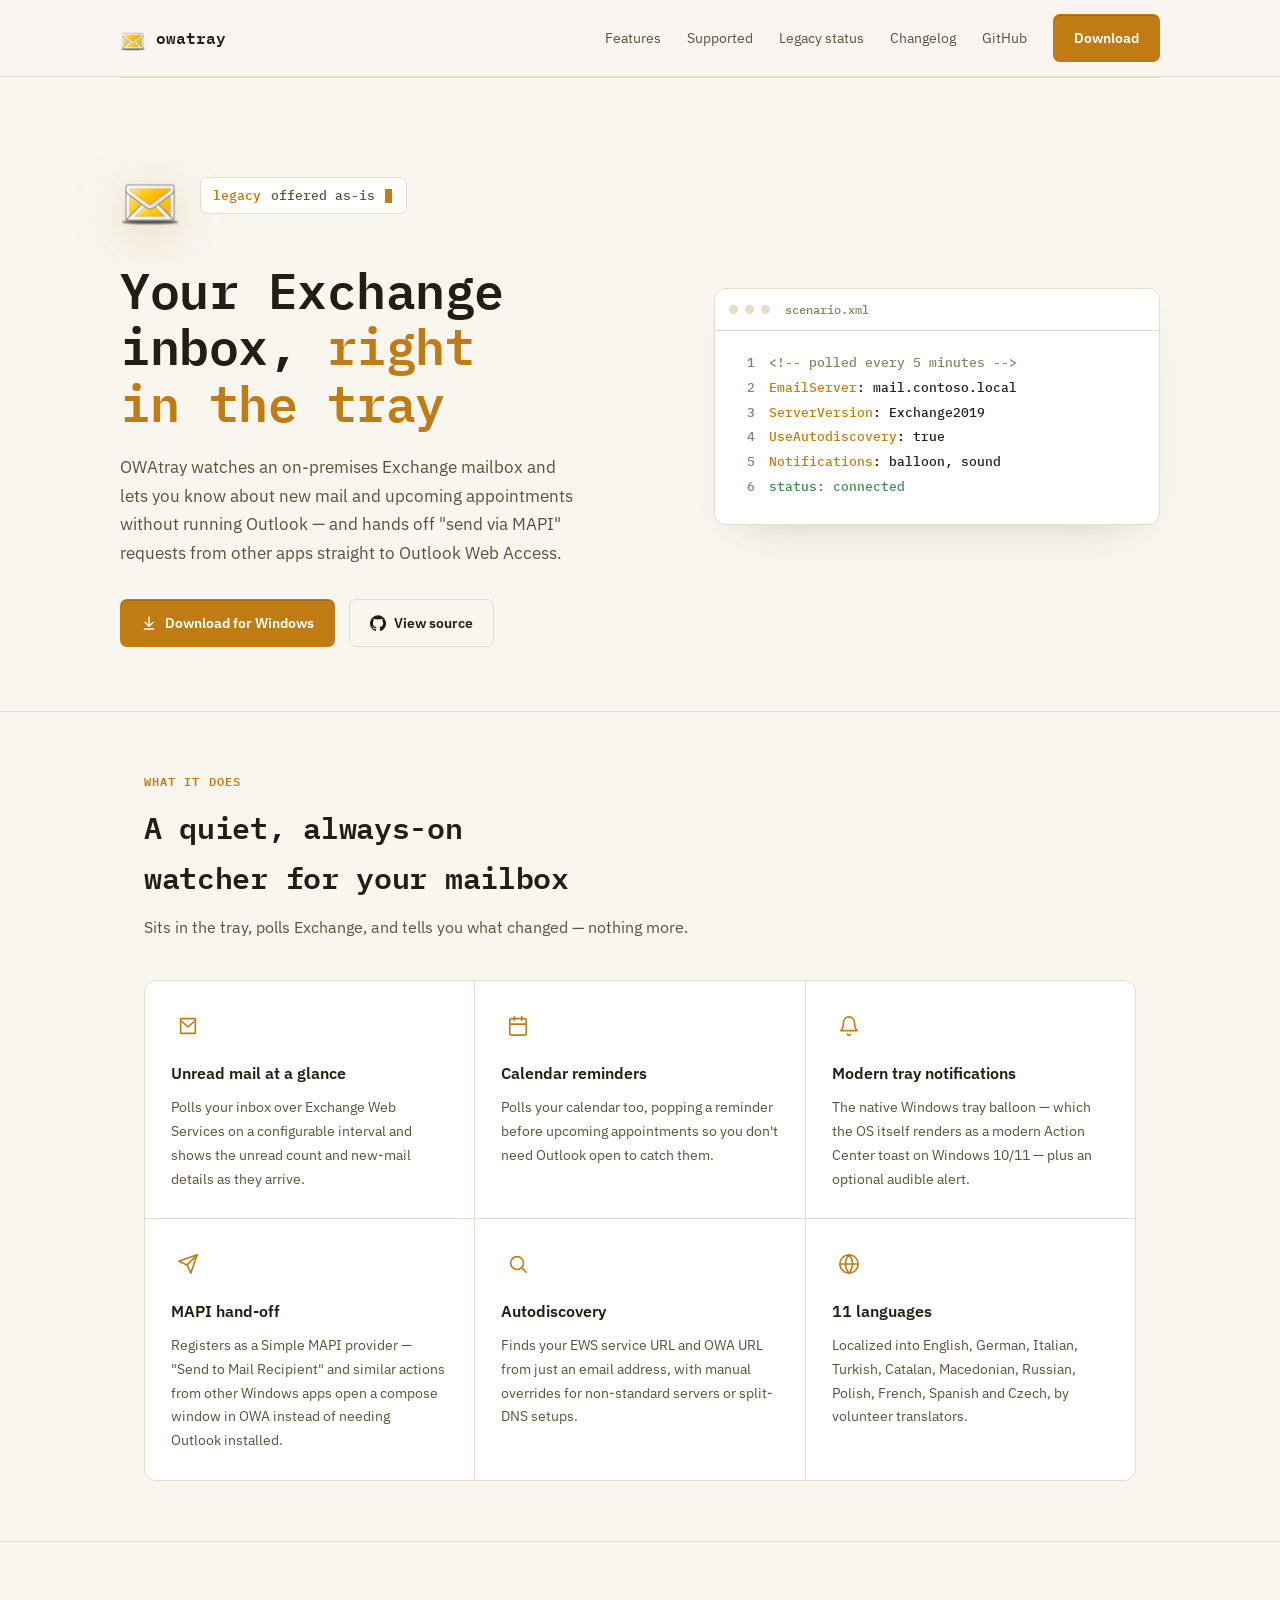
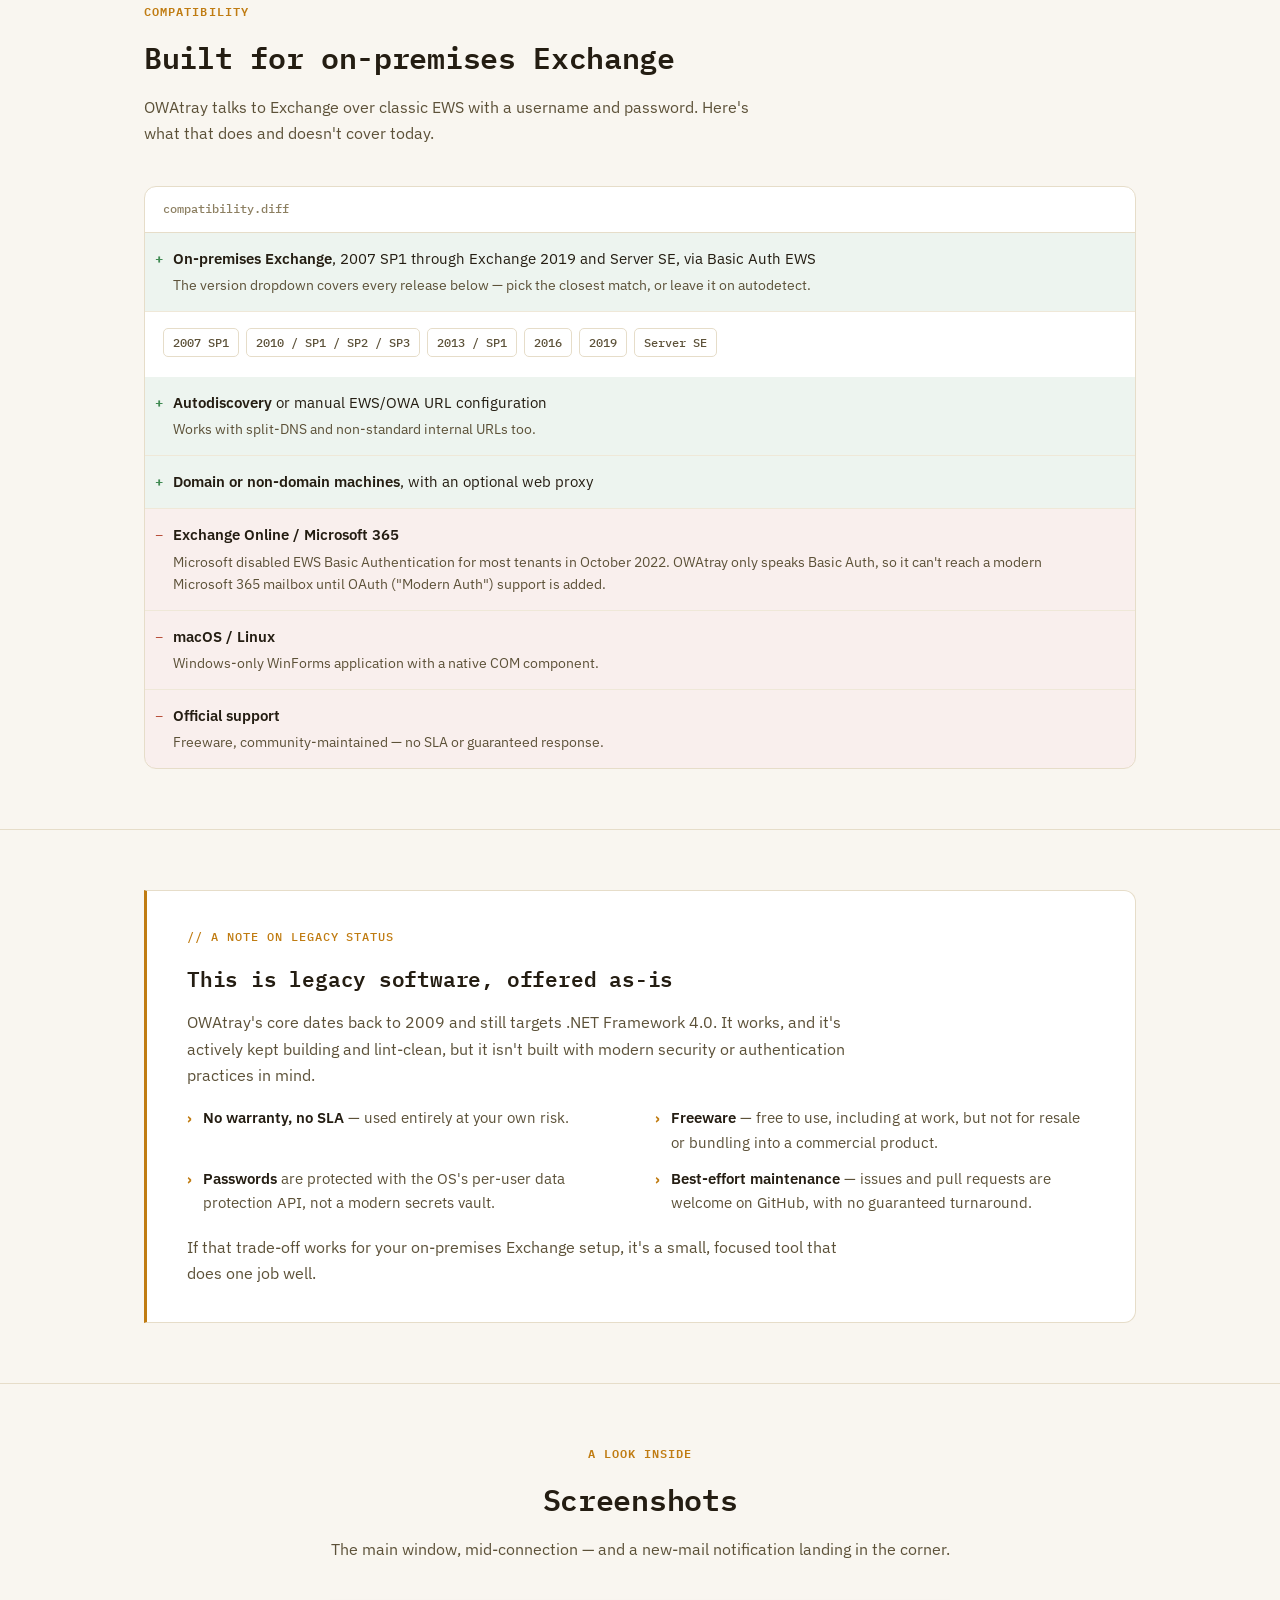
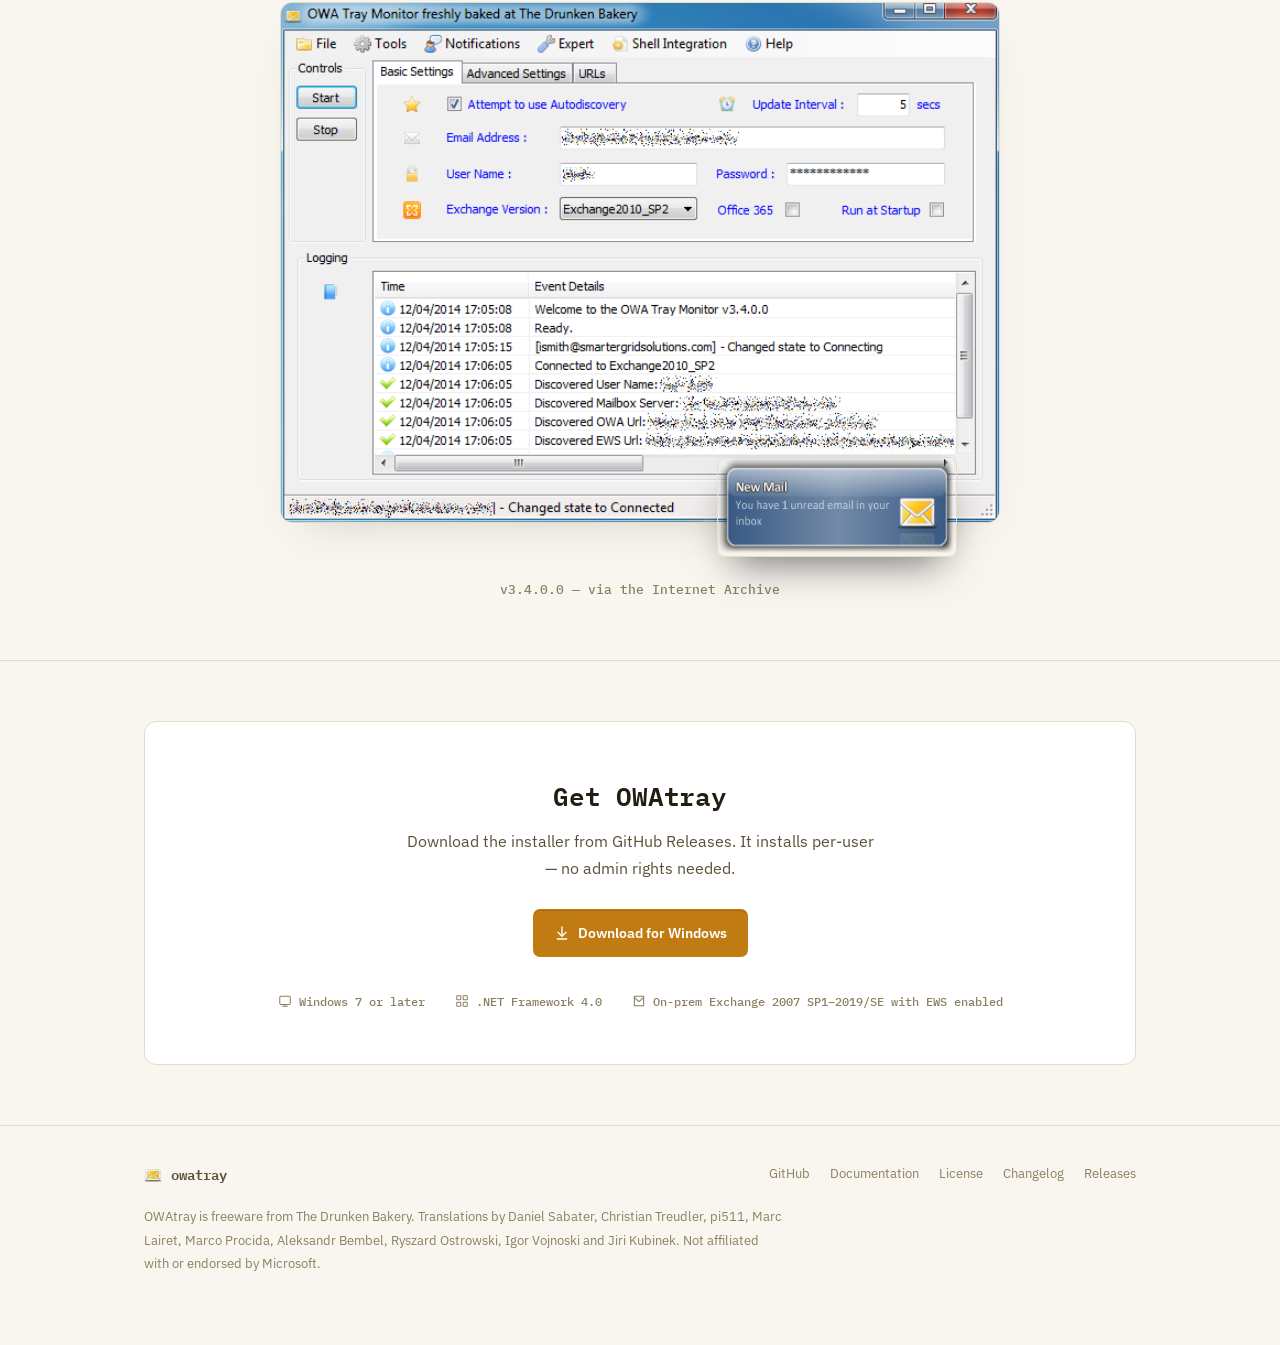
==== commit 40faeb29: "Add a changelog page to the website New docs/changelog.html mirrors CHANGELOG.md (v3.5.1-v3.5.5, new" ====
--- a/docs/index.html
+++ b/docs/index.html
@@ -3,6 +3,7 @@
 <head>
 <meta charset="utf-8">
 <meta name="viewport" content="width=device-width, initial-scale=1">
+<meta name="google-site-verification" content="3CcdUmpDB2GFjUnerMl3e1Dcl7fR_pNN5FqcSe2R-Co" />
 <title>OWAtray — OWA Tray Monitor</title>
 <meta name="description" content="OWAtray puts your Exchange inbox and calendar in the Windows tray — unread counts, new-mail and appointment notifications, and MAPI integration for on-premises Outlook Web Access. Legacy software, offered as-is.">
 <meta property="og:title" content="OWAtray — OWA Tray Monitor">
@@ -25,6 +26,7 @@
       <a href="#features" class="hide-mobile">Features</a>
       <a href="#support" class="hide-mobile">Supported</a>
       <a href="#legacy" class="hide-mobile">Legacy status</a>
+      <a href="changelog.html" class="hide-mobile">Changelog</a>
       <a href="https://github.com/issinoho/owatray">GitHub</a>
       <a class="btn btn-accent" href="https://github.com/issinoho/owatray/releases/latest">Download</a>
     </nav>
@@ -269,6 +271,7 @@
         <a href="https://github.com/issinoho/owatray">GitHub</a>
         <a href="https://github.com/issinoho/owatray/blob/main/README.md">Documentation</a>
         <a href="https://github.com/issinoho/owatray/blob/main/src/GUI/License.txt">License</a>
+        <a href="changelog.html">Changelog</a>
         <a href="https://github.com/issinoho/owatray/releases">Releases</a>
       </div>
     </div>
--- a/docs/styles.css
+++ b/docs/styles.css
@@ -462,6 +462,7 @@
   margin-bottom: 10px;
 }
 
+.section-head h1,
 .section-head h2 {
   font-size: clamp(1.5rem, 2.8vw, 1.9rem);
   margin: 0 0 12px;
@@ -681,6 +682,111 @@
 .legacy-list strong {
   color: var(--text);
   font-weight: 600;
+}
+
+/* ---------- Changelog ---------- */
+
+.section-head p.changelog-intro {
+  color: var(--text-muted);
+  margin: 0 0 40px;
+  max-width: 640px;
+}
+
+.changelog {
+  display: flex;
+  flex-direction: column;
+  gap: 24px;
+}
+
+.release {
+  border: 1px solid var(--border);
+  border-radius: var(--radius);
+  background: var(--bg-elevated);
+  padding: 22px 24px 24px;
+}
+
+.release-head {
+  display: flex;
+  align-items: baseline;
+  flex-wrap: wrap;
+  gap: 8px 14px;
+  margin-bottom: 16px;
+  padding-bottom: 16px;
+  border-bottom: 1px solid var(--border-soft);
+}
+
+.release-version {
+  font-family: var(--font-mono);
+  font-weight: 700;
+  font-size: 1.05rem;
+  color: var(--accent);
+  text-decoration: none;
+}
+
+.release-version:hover {
+  color: var(--accent-strong);
+  text-decoration: underline;
+}
+
+.release-tag {
+  font-family: var(--font-mono);
+  font-size: 0.7rem;
+  font-weight: 600;
+  letter-spacing: 0.06em;
+  text-transform: uppercase;
+  padding: 2px 8px;
+  border-radius: 5px;
+  background: var(--ok-bg);
+  color: var(--ok);
+}
+
+.release-date {
+  font-family: var(--font-mono);
+  font-size: 0.78rem;
+  color: var(--text-faint);
+}
+
+.release-note {
+  color: var(--text-muted);
+  font-size: 0.92rem;
+  margin: -6px 0 16px;
+}
+
+.release-list {
+  list-style: none;
+  margin: 0;
+  padding: 0;
+  display: flex;
+  flex-direction: column;
+  gap: 11px;
+}
+
+.release-list li {
+  color: var(--text-muted);
+  font-size: 0.94rem;
+  padding-left: 16px;
+  position: relative;
+}
+
+.release-list li::before {
+  content: "›";
+  position: absolute;
+  left: 0;
+  color: var(--accent);
+  font-weight: 700;
+}
+
+.release-list strong {
+  color: var(--text);
+  font-weight: 600;
+}
+
+.release-list code {
+  font-size: 0.87em;
+  padding: 1px 5px;
+  border-radius: 4px;
+  background: var(--bg-card);
+  border: 1px solid var(--border);
 }
 
 /* ---------- Screenshots ---------- */
